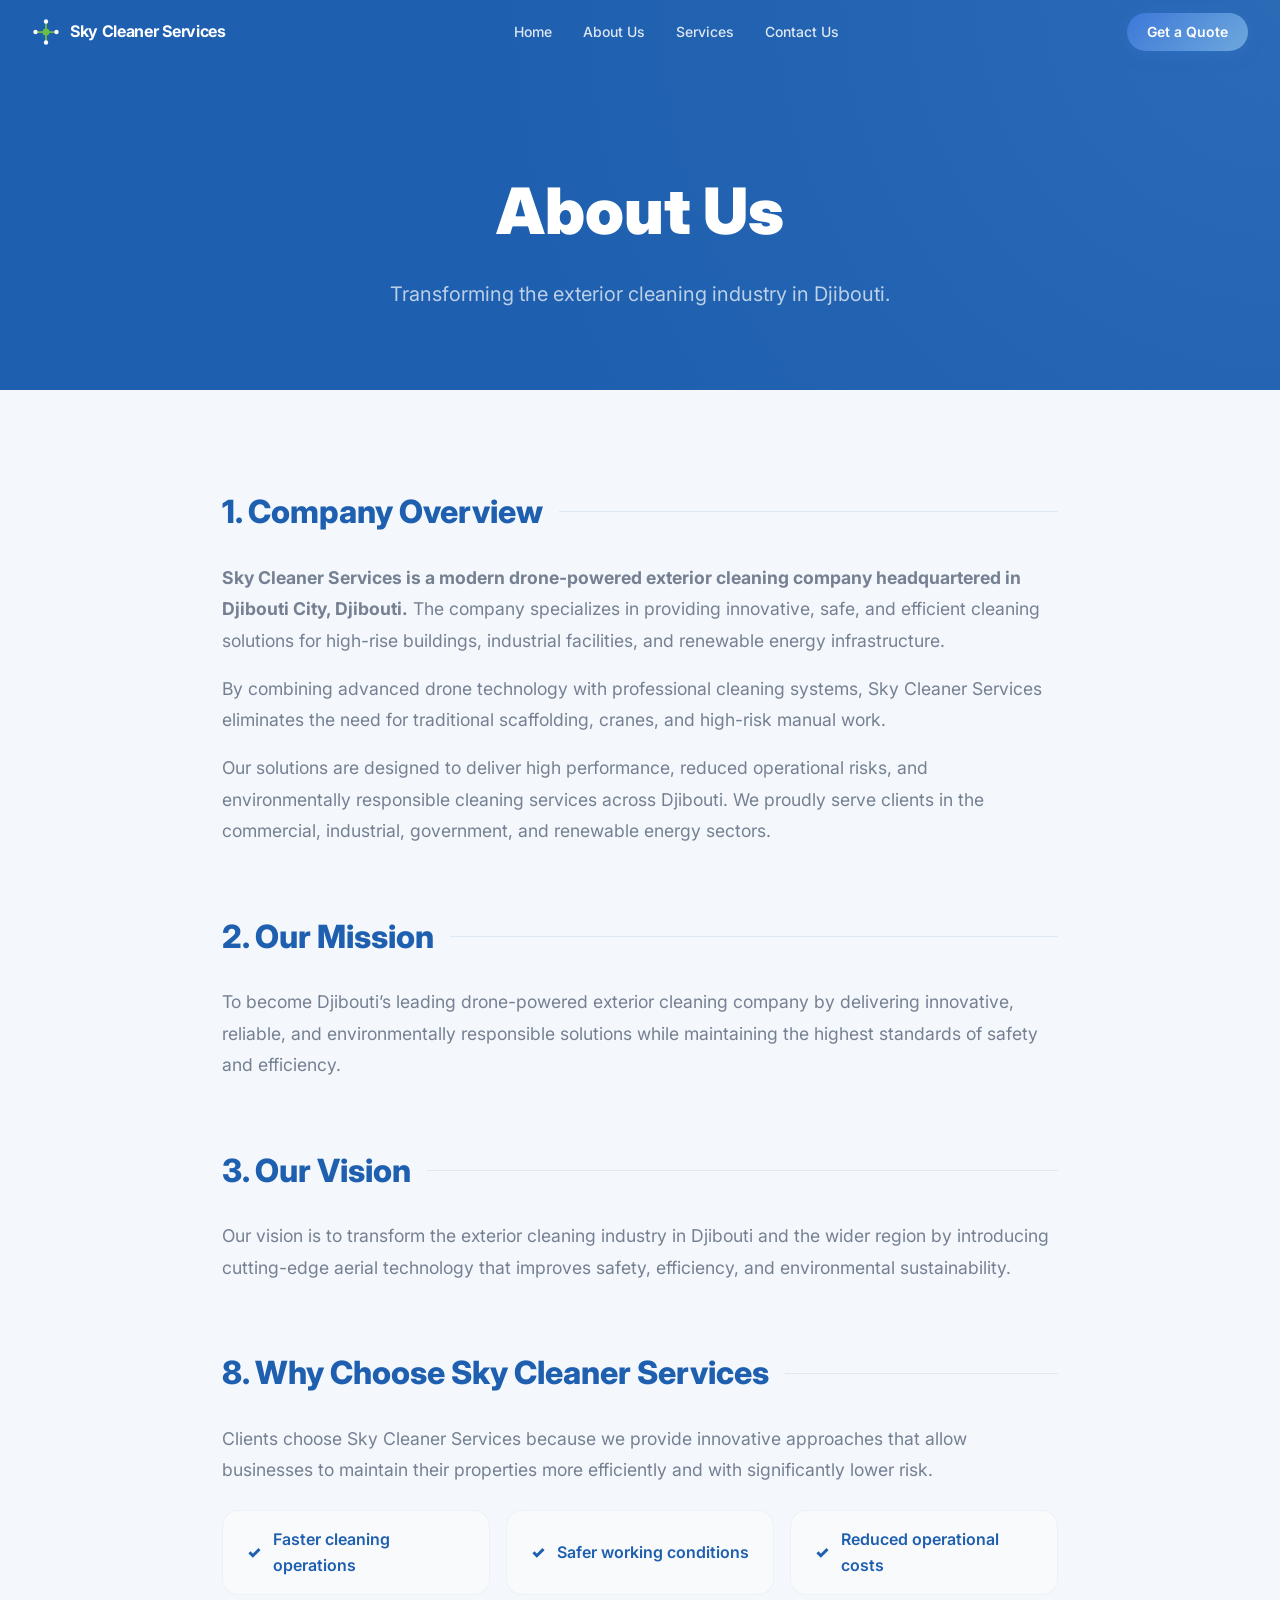
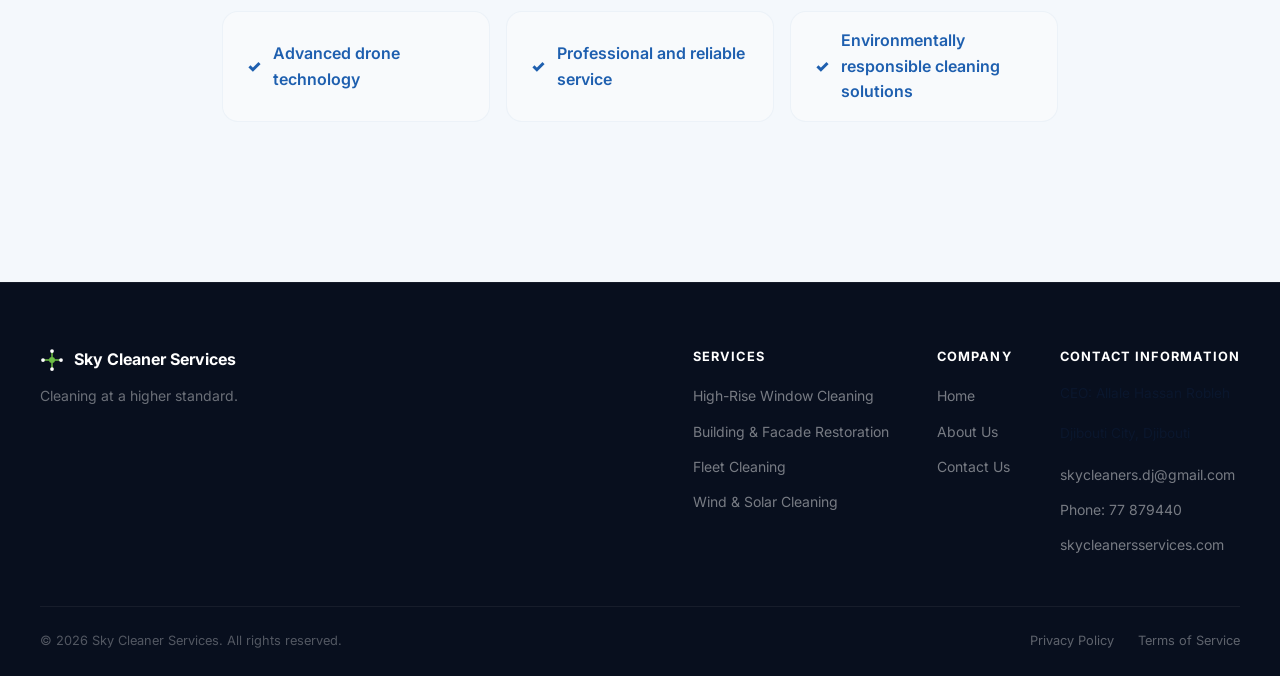
==== about.html @ d09e2b3a "Add files via upload" ====
<!DOCTYPE html>
<html lang="en">
<head>
  <meta charset="UTF-8" />
  <meta name="viewport" content="width=device-width, initial-scale=1.0" />
  <title>About Us — Sky Cleaner Services</title>
  <meta name="description" content="Company Overview, Mission, and Vision of Sky Cleaner Services." />
  <link rel="preconnect" href="https://fonts.googleapis.com" />
  <link rel="preconnect" href="https://fonts.gstatic.com" crossorigin />
  <link href="https://fonts.googleapis.com/css2?family=Inter:wght@300;400;500;600;700;800;900&display=swap" rel="stylesheet" />
  <link rel="stylesheet" href="styles.css" />
  <style>
    .page-header {
      padding: 160px 2rem 80px;
      background: var(--blue-deep);
      text-align: center;
      position: relative;
      overflow: hidden;
    }
    .page-header::before {
      content: ''; position: absolute; top:0; left:0; right:0; bottom:0;
      background: radial-gradient(circle at top right, rgba(111,168,220,0.15) 0%, transparent 60%);
    }
    .page-title {
      font-size: clamp(2.5rem, 6vw, 4rem);
      font-weight: 900; color: white; margin-bottom: 1rem; position: relative;
    }
    .page-subtitle {
       font-size: 1.25rem; color: rgba(255,255,255,0.7); max-width: 600px; margin: 0 auto; position: relative;
    }
    .content-section {
      padding: 6rem 2rem;
      max-width: 900px;
      margin: 0 auto;
    }
    .content-block {
      margin-bottom: 4rem;
    }
    .content-block h2 {
      font-size: 2rem;
      font-weight: 800;
      color: var(--blue-deep);
      margin-bottom: 1.5rem;
      display: flex; align-items: center; gap: 1rem;
    }
    .content-block h2::after {
      content: ''; flex: 1; height: 1px; background: rgba(30,95,175,0.1);
    }
    .content-block p {
      font-size: 1.1rem;
      color: var(--text-muted);
      line-height: 1.8;
      margin-bottom: 1rem;
    }
    .content-block ul {
      list-style: none; padding: 0; margin-top: 1.5rem;
      display: grid; grid-template-columns: repeat(auto-fit, minmax(250px, 1fr)); gap: 1rem;
    }
    .content-block ul li {
      display: flex; align-items: center; gap: 0.75rem;
      background: #f8fafc; padding: 1rem 1.5rem; border-radius: var(--radius-md);
      font-weight: 600; color: var(--blue-deep);
      border: 1px solid rgba(30,95,175,0.05);
    }
    .content-block ul li::before {
      content: '✓'; color: var(--green); font-weight: 900;
    }
  </style>
</head>
<body style="background: var(--blue-offwhite); color: var(--text-dark);">

  <!-- ====== NAVBAR ====== -->
  <nav id="navbar" aria-label="Main navigation">
    <div class="nav-inner">
      <div class="nav-logo">
        <svg class="nav-icon" viewBox="0 0 32 32" fill="none" xmlns="http://www.w3.org/2000/svg" aria-hidden="true">
          <circle cx="16" cy="16" r="4" fill="#6DBE45"/>
          <line x1="16" y1="4" x2="16" y2="12" stroke="#6DBE45" stroke-width="2" stroke-linecap="round"/>
          <line x1="16" y1="20" x2="16" y2="28" stroke="#6DBE45" stroke-width="2" stroke-linecap="round"/>
          <line x1="4" y1="16" x2="12" y2="16" stroke="#6DBE45" stroke-width="2" stroke-linecap="round"/>
          <line x1="20" y1="16" x2="28" y2="16" stroke="#6DBE45" stroke-width="2" stroke-linecap="round"/>
          <circle cx="16" cy="4" r="2.5" fill="white"/>
          <circle cx="16" cy="28" r="2.5" fill="white"/>
          <circle cx="4" cy="16" r="2.5" fill="white"/>
          <circle cx="28" cy="16" r="2.5" fill="white"/>
        </svg>
        <span class="nav-brand">Sky Cleaner Services</span>
      </div>

      <ul class="nav-links" role="list">
        <li><a href="index.html" class="nav-link">Home</a></li>
        <li><a href="about.html" class="nav-link">About Us</a></li>
        <li><a href="index.html#capabilities" class="nav-link">Services</a></li>
        <li><a href="contact.html" class="nav-link">Contact Us</a></li>
      </ul>

      <a href="contact.html" class="nav-cta" id="nav-cta-btn">Get a Quote</a>

      <button class="nav-hamburger" id="navHamburger" aria-label="Open menu" aria-expanded="false">
        <span></span><span></span><span></span>
      </button>
    </div>
  </nav>

  <!-- Mobile Menu -->
  <div class="mobile-menu" id="mobileMenu" role="dialog" aria-modal="true" aria-label="Mobile navigation">
    <button class="mobile-menu-close" id="mobileMenuClose" aria-label="Close menu">✕</button>
    <ul class="mobile-links" role="list">
      <li><a href="index.html" class="mobile-link">Home</a></li>
      <li><a href="about.html" class="mobile-link">About Us</a></li>
      <li><a href="index.html#capabilities" class="mobile-link">Services</a></li>
      <li><a href="contact.html" class="mobile-link">Contact Us</a></li>
    </ul>
    <a href="contact.html" class="mobile-cta">Get a Quote</a>
  </div>

  <header class="page-header">
    <h1 class="page-title">About Us</h1>
    <p class="page-subtitle">Transforming the exterior cleaning industry in Djibouti.</p>
  </header>

  <main class="content-section">
    <div class="content-block" data-animate="fade-up">
      <h2>1. Company Overview</h2>
      <p><strong>Sky Cleaner Services is a modern drone-powered exterior cleaning company headquartered in Djibouti City, Djibouti.</strong> The company specializes in providing innovative, safe, and efficient cleaning solutions for high-rise buildings, industrial facilities, and renewable energy infrastructure.</p>
      <p>By combining advanced drone technology with professional cleaning systems, Sky Cleaner Services eliminates the need for traditional scaffolding, cranes, and high-risk manual work.</p>
      <p>Our solutions are designed to deliver high performance, reduced operational risks, and environmentally responsible cleaning services across Djibouti. We proudly serve clients in the commercial, industrial, government, and renewable energy sectors.</p>
    </div>

    <div class="content-block" data-animate="fade-up">
      <h2>2. Our Mission</h2>
      <p>To become Djibouti’s leading drone-powered exterior cleaning company by delivering innovative, reliable, and environmentally responsible solutions while maintaining the highest standards of safety and efficiency.</p>
    </div>

    <div class="content-block" data-animate="fade-up">
      <h2>3. Our Vision</h2>
      <p>Our vision is to transform the exterior cleaning industry in Djibouti and the wider region by introducing cutting-edge aerial technology that improves safety, efficiency, and environmental sustainability.</p>
    </div>

    <div class="content-block" data-animate="fade-up">
      <h2>8. Why Choose Sky Cleaner Services</h2>
      <p>Clients choose Sky Cleaner Services because we provide innovative approaches that allow businesses to maintain their properties more efficiently and with significantly lower risk.</p>
      <ul>
        <li>Faster cleaning operations</li>
        <li>Safer working conditions</li>
        <li>Reduced operational costs</li>
        <li>Advanced drone technology</li>
        <li>Professional and reliable service</li>
        <li>Environmentally responsible cleaning solutions</li>
      </ul>
    </div>
  </main>

  <!-- ====== FOOTER ====== -->
  <footer class="site-footer" aria-label="Site footer">
    <div class="footer-inner">
      <div class="footer-left">
        <div class="footer-logo">
          <svg class="footer-icon" viewBox="0 0 32 32" fill="none" xmlns="http://www.w3.org/2000/svg" aria-hidden="true">
            <circle cx="16" cy="16" r="4" fill="#6DBE45"/>
            <line x1="16" y1="4" x2="16" y2="12" stroke="#6DBE45" stroke-width="2" stroke-linecap="round"/>
            <line x1="16" y1="20" x2="16" y2="28" stroke="#6DBE45" stroke-width="2" stroke-linecap="round"/>
            <line x1="4" y1="16" x2="12" y2="16" stroke="#6DBE45" stroke-width="2" stroke-linecap="round"/>
            <line x1="20" y1="16" x2="28" y2="16" stroke="#6DBE45" stroke-width="2" stroke-linecap="round"/>
            <circle cx="16" cy="4" r="2.5" fill="white"/>
            <circle cx="16" cy="28" r="2.5" fill="white"/>
            <circle cx="4" cy="16" r="2.5" fill="white"/>
            <circle cx="28" cy="16" r="2.5" fill="white"/>
          </svg>
          <span>Sky Cleaner Services</span>
        </div>
        <p class="footer-tagline">Cleaning at a higher standard.</p>
      </div>
      <div class="footer-links-cols">
        <div class="footer-col">
          <h4>Services</h4>
          <ul role="list">
            <li><a href="index.html#capabilities">High-Rise Window Cleaning</a></li>
            <li><a href="index.html#capabilities">Building & Facade Restoration</a></li>
            <li><a href="index.html#capabilities">Fleet Cleaning</a></li>
            <li><a href="index.html#capabilities">Wind & Solar Cleaning</a></li>
          </ul>
        </div>
        <div class="footer-col">
          <h4>Company</h4>
          <ul role="list">
            <li><a href="index.html">Home</a></li>
            <li><a href="about.html">About Us</a></li>
            <li><a href="contact.html">Contact Us</a></li>
          </ul>
        </div>
        <div class="footer-col">
          <h4>Contact Information</h4>
          <ul role="list">
            <li style="color:var(--text-muted); font-size: 0.85rem; margin-bottom: 0.5rem;">CEO: Allale Hassan Robleh</li>
            <li style="color:var(--text-muted); font-size: 0.85rem; margin-bottom: 0.5rem;">Djibouti City, Djibouti</li>
            <li><a href="mailto:skycleaners.dj@gmail.com">skycleaners.dj@gmail.com</a></li>
            <li><a href="tel:77879440">Phone: 77 879440</a></li>
            <li><a href="https://skycleanersservices.com">skycleanersservices.com</a></li>
          </ul>
        </div>
      </div>
    </div>
    <div class="footer-bottom">
      <p>© 2026 Sky Cleaner Services. All rights reserved.</p>
      <div class="footer-legal">
        <a href="privacy.html">Privacy Policy</a>
        <a href="terms.html">Terms of Service</a>
      </div>
    </div>
  </footer>

  <script src="main.js"></script>
</body>
</html>
---- styles.css ----
/* ============================================================
   SKY CLEANER SERVICES — FULL DESIGN SYSTEM (v2 — Static Hero)
   ============================================================ */

/* === RESET & BASE === */
*, *::before, *::after { box-sizing: border-box; margin: 0; padding: 0; }

:root {
  --blue-deep:      #1E5FAF;
  --blue-mid:       #3C78D8;
  --blue-sky:       #6FA8DC;
  --blue-light:     #A8CAEB;
  --blue-pale:      #D6E8F7;
  --blue-offwhite:  #F4F8FC;
  --green-eco:      #6DBE45;
  --green-eco-dark: #4f9432;
  --white:          #FFFFFF;
  --text-dark:      #0D1E3A;
  --text-mid:       #2C4567;
  --text-muted:     rgba(13, 30, 58, 0.55);
  --radius-sm:      8px;
  --radius-md:      16px;
  --radius-lg:      24px;
  --radius-xl:      40px;
  --font:           'Inter', system-ui, -apple-system, sans-serif;
  --easing:         cubic-bezier(0.25, 0.46, 0.45, 0.94);
}

html {
  font-family: var(--font);
  font-size: 16px;
  scroll-behavior: smooth;
  -webkit-font-smoothing: antialiased;
}

body {
  background: #0D1E3A;
  color: var(--white);
  overflow-x: hidden;
  line-height: 1.6;
}

a { text-decoration: none; color: inherit; }
ul { list-style: none; }
img { max-width: 100%; display: block; }
textarea, input, select, button { font-family: var(--font); }

/* ============================================================
   NAVBAR
   ============================================================ */
#navbar {
  position: fixed;
  top: 0; left: 0; right: 0;
  z-index: 1000;
  padding: 0 2rem;
  height: 64px;
  display: flex;
  align-items: center;
  background: transparent;
  transition: background 0.5s var(--easing), backdrop-filter 0.5s, box-shadow 0.5s;
}
#navbar.scrolled {
  background: rgba(30, 95, 175, 0.7);
  backdrop-filter: blur(24px) saturate(1.8);
  -webkit-backdrop-filter: blur(24px) saturate(1.8);
  box-shadow: 0 1px 0 rgba(255,255,255,0.08), 0 4px 32px rgba(14,28,60,0.3);
}

.nav-inner {
  max-width: 1280px;
  width: 100%;
  margin: 0 auto;
  display: flex;
  align-items: center;
  gap: 2rem;
}

.nav-logo { display: flex; align-items: center; gap: 10px; flex-shrink: 0; }
.nav-icon { width: 28px; height: 28px; }
.nav-brand {
  font-size: 1rem; font-weight: 700; color: white;
  letter-spacing: -0.02em; white-space: nowrap;
}

.nav-links { display: flex; gap: 0.25rem; flex: 1; justify-content: center; }
.nav-link {
  font-size: 0.875rem; font-weight: 500;
  color: rgba(255,255,255,0.85);
  padding: 0.4rem 0.85rem;
  border-radius: 100px;
  transition: background 0.2s, color 0.2s;
}
.nav-link:hover { background: rgba(255,255,255,0.1); color: white; }

.nav-cta {
  font-size: 0.875rem; font-weight: 600;
  padding: 0.5rem 1.25rem;
  border-radius: 100px;
  background: linear-gradient(135deg, var(--blue-mid), var(--blue-sky));
  color: white; flex-shrink: 0; white-space: nowrap;
  transition: transform 0.2s, box-shadow 0.2s;
  box-shadow: 0 2px 16px rgba(60,120,216,0.4);
}
.nav-cta:hover { transform: translateY(-1px); box-shadow: 0 4px 24px rgba(60,120,216,0.55); }

.nav-hamburger {
  display: none; flex-direction: column; gap: 5px;
  background: none; border: none; cursor: pointer; padding: 6px; margin-left: auto;
}
.nav-hamburger span { display: block; width: 22px; height: 2px; background: white; border-radius: 2px; transition: 0.3s; }

/* Mobile menu */
.mobile-menu {
  position: fixed; inset: 0; z-index: 2000;
  background: rgba(14,28,60,0.97);
  backdrop-filter: blur(24px);
  display: flex; flex-direction: column; align-items: center; justify-content: center; gap: 2rem;
  opacity: 0; pointer-events: none; transition: opacity 0.3s;
}
.mobile-menu.open { opacity: 1; pointer-events: auto; }
.mobile-menu-close {
  position: absolute; top: 24px; right: 28px;
  background: none; border: none; color: white; font-size: 1.5rem;
  cursor: pointer; opacity: 0.7; transition: opacity 0.2s;
}
.mobile-menu-close:hover { opacity: 1; }
.mobile-links { display: flex; flex-direction: column; align-items: center; gap: 1rem; }
.mobile-link {
  font-size: 1.5rem; font-weight: 600; color: rgba(255,255,255,0.9); transition: color 0.2s;
}
.mobile-link:hover { color: var(--blue-sky); }
.mobile-cta {
  font-size: 1rem; font-weight: 700; padding: 0.75rem 2.5rem;
  border-radius: 100px; background: linear-gradient(135deg, var(--blue-mid), var(--blue-sky));
  color: white; margin-top: 1rem;
}


/* ============================================================
   HERO SECTION
   ============================================================ */
#hero {
  position: relative;
  min-height: 100vh;
  display: flex;
  flex-direction: column;
  overflow: hidden;
}

/* --- Background layers --- */
.hero-bg {
  position: absolute;
  inset: 0;
  z-index: 0;
}
.hero-bg-img {
  width: 100%; height: 100%;
  object-fit: cover;
  object-position: center 30%;
  will-change: transform;
}
.hero-bg-overlay {
  position: absolute; inset: 0;
  background: linear-gradient(
    160deg,
    rgba(14, 28, 60, 0.72) 0%,
    rgba(30, 95, 175, 0.45) 40%,
    rgba(14, 28, 60, 0.80) 100%
  );
}
.hero-sky-layer {
  position: absolute; inset: 0;
  background: radial-gradient(ellipse 70% 50% at 60% 40%, rgba(60,120,216,0.12) 0%, transparent 70%);
}

/* Grid lines decoration */
.hero-grid {
  position: absolute; inset: 0; z-index: 1; pointer-events: none;
  background-image:
    linear-gradient(rgba(255,255,255,0.025) 1px, transparent 1px),
    linear-gradient(90deg, rgba(255,255,255,0.025) 1px, transparent 1px);
  background-size: 80px 80px;
  mask-image: radial-gradient(ellipse 80% 80% at 50% 50%, black 0%, transparent 100%);
}

/* Particles */
.hero-particles {
  position: absolute; inset: 0; z-index: 1; pointer-events: none; overflow: hidden;
}

/* --- Hero content --- */
.hero-content {
  position: relative;
  z-index: 10;
  flex: 1;
  display: flex;
  flex-direction: column;
  align-items: flex-start;
  justify-content: center;
  max-width: 1280px;
  width: 100%;
  margin: 0 auto;
  padding: 120px 5% 160px;
}

/* Badge */
.hero-badge {
  display: inline-flex;
  align-items: center;
  gap: 8px;
  padding: 0.35rem 0.85rem 0.35rem 0.6rem;
  border-radius: 100px;
  border: 1px solid rgba(109, 190, 69, 0.35);
  background: rgba(109, 190, 69, 0.08);
  backdrop-filter: blur(12px);
  font-size: 0.75rem;
  font-weight: 600;
  color: rgba(255,255,255,0.85);
  letter-spacing: 0.06em;
  text-transform: uppercase;
  margin-bottom: 2rem;
  opacity: 0;
  transform: translateY(16px);
  transition: opacity 0.6s var(--easing), transform 0.6s var(--easing);
}
.hero-badge.in { opacity: 1; transform: translateY(0); }
.badge-dot {
  width: 7px; height: 7px;
  background: var(--green-eco);
  border-radius: 50%;
  box-shadow: 0 0 0 2px rgba(109,190,69,0.3);
  animation: pulse-dot 2s ease-in-out infinite;
  flex-shrink: 0;
}
@keyframes pulse-dot {
  0%,100% { box-shadow: 0 0 0 2px rgba(109,190,69,0.3); }
  50% { box-shadow: 0 0 0 5px rgba(109,190,69,0.1); }
}
.badge-tag {
  margin-left: 2px;
  background: rgba(109,190,69,0.2);
  color: var(--green-eco);
  padding: 0.05rem 0.4rem;
  border-radius: 4px;
  font-size: 0.65rem;
  font-weight: 700;
}

/* Heading */
.hero-title {
  display: flex; flex-direction: column;
  font-size: clamp(3.5rem, 8vw, 7.5rem);
  font-weight: 900;
  line-height: 0.95;
  letter-spacing: -0.04em;
  margin-bottom: 1.5rem;
  opacity: 0;
  transform: translateY(24px);
  transition: opacity 0.7s var(--easing) 0.1s, transform 0.7s var(--easing) 0.1s;
}
.hero-title.in { opacity: 1; transform: translateY(0); }
.title-line { color: white; text-shadow: 0 2px 40px rgba(30,95,175,0.4); }
.title-accent {
  background: linear-gradient(135deg, #fff 0%, #a8d4f5 50%, #6FA8DC 100%);
  -webkit-background-clip: text;
  -webkit-text-fill-color: transparent;
  background-clip: text;
}

/* Tagline */
.hero-tagline {
  font-size: clamp(1.1rem, 2.5vw, 1.6rem);
  font-weight: 300;
  color: rgba(255,255,255,0.75);
  letter-spacing: 0.02em;
  margin-bottom: 1rem;
  opacity: 0;
  transform: translateY(20px);
  transition: opacity 0.6s var(--easing) 0.2s, transform 0.6s var(--easing) 0.2s;
}
.hero-tagline.in { opacity: 1; transform: translateY(0); }
.hero-tagline em { font-style: italic; color: var(--blue-sky); }

/* Description */
.hero-description {
  font-size: 1.05rem;
  color: rgba(255,255,255,0.52);
  max-width: 520px;
  line-height: 1.7;
  margin-bottom: 2.75rem;
  opacity: 0;
  transform: translateY(18px);
  transition: opacity 0.6s var(--easing) 0.3s, transform 0.6s var(--easing) 0.3s;
}
.hero-description.in { opacity: 1; transform: translateY(0); }
.br-desktop { display: block; }

/* CTA row */
.hero-actions {
  display: flex; gap: 1rem; flex-wrap: wrap;
  margin-bottom: 3rem;
  opacity: 0; transform: translateY(16px);
  transition: opacity 0.6s var(--easing) 0.4s, transform 0.6s var(--easing) 0.4s;
}
.hero-actions.in { opacity: 1; transform: translateY(0); }

.btn-primary {
  display: inline-flex; align-items: center; gap: 0.6rem;
  font-size: 0.96rem; font-weight: 700;
  padding: 0.9rem 2rem;
  border-radius: 100px;
  background: linear-gradient(135deg, var(--blue-mid), var(--blue-sky));
  color: white;
  box-shadow: 0 4px 28px rgba(60,120,216,0.5), inset 0 1px 0 rgba(255,255,255,0.15);
  transition: transform 0.2s, box-shadow 0.2s, filter 0.2s;
}
.btn-primary:hover { transform: translateY(-2px); box-shadow: 0 8px 40px rgba(60,120,216,0.65); filter: brightness(1.1); }
.btn-primary:active { transform: translateY(0); }
.btn-primary svg { transition: transform 0.2s; }
.btn-primary:hover svg { transform: translateX(3px); }

.btn-ghost-hero {
  display: inline-flex; align-items: center; gap: 0.6rem;
  font-size: 0.96rem; font-weight: 600;
  padding: 0.88rem 1.75rem;
  border-radius: 100px;
  border: 1.5px solid rgba(255,255,255,0.2);
  color: rgba(255,255,255,0.85);
  background: rgba(255,255,255,0.05);
  backdrop-filter: blur(8px);
  transition: background 0.2s, border-color 0.2s, color 0.2s;
}
.btn-ghost-hero:hover {
  background: rgba(255,255,255,0.12); border-color: rgba(255,255,255,0.4); color: white;
}

/* Trust bar */
.hero-trust {
  display: flex; align-items: center; gap: 1.25rem; flex-wrap: wrap;
  opacity: 0; transform: translateY(14px);
  transition: opacity 0.6s var(--easing) 0.5s, transform 0.6s var(--easing) 0.5s;
}
.hero-trust.in { opacity: 1; transform: translateY(0); }
.trust-item {
  display: flex; align-items: center; gap: 0.45rem;
  font-size: 0.8rem; font-weight: 500;
  color: rgba(255,255,255,0.55);
}
.trust-sep { width: 1px; height: 14px; background: rgba(255,255,255,0.15); flex-shrink: 0; }

/* Scroll indicator */
.hero-scroll-indicator {
  position: absolute;
  bottom: 120px; left: 50%; transform: translateX(-50%);
  z-index: 10;
  display: flex; flex-direction: column; align-items: center; gap: 0.5rem;
  color: rgba(255,255,255,0.35); font-size: 0.7rem; letter-spacing: 0.12em;
  text-transform: uppercase;
  animation: float-hint 3s ease-in-out infinite;
}
@keyframes float-hint {
  0%,100% { transform: translateX(-50%) translateY(0); }
  50% { transform: translateX(-50%) translateY(6px); }
}
.scroll-mouse {
  width: 22px; height: 34px;
  border: 1.5px solid rgba(255,255,255,0.25);
  border-radius: 11px;
  display: flex; align-items: flex-start; justify-content: center;
  padding-top: 5px;
}
.scroll-wheel {
  width: 3px; height: 8px;
  background: rgba(255,255,255,0.5);
  border-radius: 2px;
  animation: scroll-wheel 2s ease-in-out infinite;
}
@keyframes scroll-wheel {
  0% { transform: translateY(0); opacity: 1; }
  100% { transform: translateY(12px); opacity: 0; }
}

/* Bottom ribbon */
.hero-ribbon {
  position: absolute;
  bottom: 0; left: 0; right: 0;
  z-index: 10;
  display: flex;
  align-items: center;
  justify-content: center;
  gap: 0;
  background: rgba(14, 28, 60, 0.65);
  backdrop-filter: blur(20px);
  border-top: 1px solid rgba(255,255,255,0.08);
  padding: 1.25rem 2rem;
}
.ribbon-item {
  display: flex; flex-direction: column; align-items: center;
  padding: 0 2.5rem;
  flex: 1; max-width: 160px;
}
.ribbon-item strong {
  font-size: 1.5rem; font-weight: 900; color: white;
  letter-spacing: -0.03em; line-height: 1;
}
.ribbon-item span {
  font-size: 0.7rem; font-weight: 500; color: rgba(255,255,255,0.45);
  text-transform: uppercase; letter-spacing: 0.08em; margin-top: 2px;
}
.ribbon-div { width: 1px; height: 36px; background: rgba(255,255,255,0.1); flex-shrink: 0; }


/* ============================================================
   TECHNOLOGY SECTION
   ============================================================ */
.tech-section {
  background: linear-gradient(160deg, #0D1E3A 0%, #1E5FAF 60%, #2E6BBF 100%);
  padding: 6rem 2rem;
}

.gradient-text {
  background: linear-gradient(135deg, #fff 0%, var(--blue-sky) 60%, var(--blue-light) 100%);
  -webkit-background-clip: text;
  -webkit-text-fill-color: transparent;
  background-clip: text;
}
.eco-gradient-text {
  background: linear-gradient(135deg, var(--green-eco) 0%, #9ed66a 100%);
  -webkit-background-clip: text;
  -webkit-text-fill-color: transparent;
  background-clip: text;
}

.tech-grid {
  display: grid;
  grid-template-columns: repeat(auto-fit, minmax(300px, 1fr));
  gap: 1.5rem;
}

.tech-card {
  background: rgba(255,255,255,0.05);
  border: 1px solid rgba(255,255,255,0.1);
  border-radius: var(--radius-lg);
  padding: 2rem;
  backdrop-filter: blur(12px);
  transition: background 0.3s, border-color 0.3s, transform 0.3s;
  cursor: default;
}
.tech-card:hover { background: rgba(255,255,255,0.09); border-color: rgba(255,255,255,0.2); transform: translateY(-4px); }
.tech-card-icon { font-size: 2rem; margin-bottom: 1rem; }
.tech-card h3 { font-size: 1rem; font-weight: 700; color: white; margin-bottom: 0.5rem; }
.tech-card p { font-size: 0.875rem; color: rgba(255,255,255,0.55); line-height: 1.65; }


/* ============================================================
   INDUSTRIES SECTION (light)
   ============================================================ */
.light-section { background: var(--blue-offwhite); }

.section-container {
  max-width: 1200px;
  margin: 0 auto;
  padding: 6rem 2rem;
}

.section-header-centered { text-align: center; margin-bottom: 4rem; }

.section-tag {
  display: inline-block; font-size: 0.75rem; font-weight: 700;
  letter-spacing: 0.15em; text-transform: uppercase;
  color: white;
  background: rgba(255,255,255,0.12);
  padding: 0.35rem 1rem; border-radius: 100px;
  border: 1px solid rgba(255,255,255,0.2);
  margin-bottom: 1.25rem;
}
.section-tag-dark {
  display: inline-block; font-size: 0.75rem; font-weight: 700;
  letter-spacing: 0.15em; text-transform: uppercase;
  color: var(--blue-deep);
  background: rgba(30,95,175,0.08);
  padding: 0.35rem 1rem; border-radius: 100px;
  border: 1px solid rgba(30,95,175,0.15);
  margin-bottom: 1.25rem;
}

.section-title-white {
  font-size: clamp(2rem, 4vw, 3.25rem);
  font-weight: 900; letter-spacing: -0.03em;
  color: white; line-height: 1.1; margin-bottom: 1rem;
}
.section-title-dark {
  font-size: clamp(2rem, 4vw, 3.25rem);
  font-weight: 900; letter-spacing: -0.03em;
  color: var(--text-dark); line-height: 1.1; margin-bottom: 1rem;
}
.section-desc-white { font-size: 1.05rem; color: rgba(255,255,255,0.55); max-width: 520px; margin: 0 auto; }
.section-desc-dark  { font-size: 1.05rem; color: var(--text-muted); max-width: 520px; margin: 0 auto; }

.blue-text {
  background: linear-gradient(135deg, var(--blue-deep), var(--blue-mid));
  -webkit-background-clip: text;
  -webkit-text-fill-color: transparent;
  background-clip: text;
}

/* ============================================================
   CORE CAPABILITIES CAROUSEL
   ============================================================ */
.capabilities-section {
  padding-bottom: 6rem;
}

.carousel-wrapper {
  width: 100%;
  overflow-x: auto;
  overflow-y: hidden;
  scrollbar-width: none; /* Firefox */
  -ms-overflow-style: none; /* IE 10+ */
  padding: 1rem 0 3rem;
  cursor: grab;
}
.carousel-wrapper::-webkit-scrollbar {
  display: none; /* Safari and Chrome */
}
.carousel-wrapper:active {
  cursor: grabbing;
}

.carousel-track {
  display: flex;
  gap: 1.5rem;
  padding: 0 5vw;
  /* Hardware acceleration for smooth scrolling */
  will-change: transform;
  user-select: none;
  -webkit-user-select: none;
}

.carousel-item {
  flex: 0 0 320px; /* Fixed width for cards */
  background: white;
  display: flex;
  flex-direction: column;
  box-shadow: 0 10px 30px rgba(30,95,175,0.08);
  transition: transform 0.3s var(--easing), box-shadow 0.3s;
  border-bottom: 4px solid var(--blue-mid);
  transform: translateY(0);
}

.carousel-item:hover {
  transform: translateY(-8px);
  box-shadow: 0 20px 40px rgba(30,95,175,0.15);
}

/* Flyer style header on top of image */
.carousel-item::before {
  content: '';
  display: block;
  height: 6px;
  background: var(--blue-deep);
  width: 100%;
}

.carousel-img-wrap {
  width: 100%;
  aspect-ratio: 4/3;
  overflow: hidden;
  position: relative;
  background: #eef2f6;
}
.carousel-img-wrap img {
  width: 100%;
  height: 100%;
  object-fit: cover;
  pointer-events: none; /* prevent dragging standard image */
  transition: transform 0.6s ease;
}
.carousel-item:hover .carousel-img-wrap img {
  transform: scale(1.05);
}

.carousel-content {
  padding: 1.5rem;
  text-align: center;
  flex: 1;
  display: flex;
  flex-direction: column;
}
.carousel-content h3 {
  font-size: 1.05rem;
  font-weight: 800;
  color: white;
  background: var(--blue-mid);
  padding: 0.6rem 1rem;
  margin: -2.5rem -1.5rem 1rem; /* Pull up over image, bleed edges */
  position: relative;
  z-index: 2;
  box-shadow: 0 4px 12px rgba(0,0,0,0.1);
}
.carousel-content p {
  font-size: 0.85rem;
  color: var(--text-muted);
  line-height: 1.6;
  margin-top: auto;
}

@media (max-width: 768px) {
  .carousel-item { flex: 0 0 280px; }
  .carousel-track { padding: 0 1rem; gap: 1rem; }
}

/* ============================================================
   INDUSTRIES GRID
   ============================================================ */
.industry-grid {
  display: grid;
  grid-template-columns: repeat(auto-fit, minmax(280px, 1fr));
  gap: 1.5rem;
}
.industry-card {
  background: white;
  border: 1px solid rgba(30,95,175,0.1);
  border-radius: var(--radius-lg);
  padding: 2rem;
  transition: transform 0.3s var(--easing), box-shadow 0.3s, border-color 0.3s;
  cursor: default;
}
.industry-card:hover { transform: translateY(-6px); box-shadow: 0 16px 48px rgba(30,95,175,0.12); border-color: rgba(30,95,175,0.25); }
.industry-icon { font-size: 2rem; margin-bottom: 1rem; }
.industry-card h3 { font-size: 1.05rem; font-weight: 700; color: var(--text-dark); margin-bottom: 0.5rem; }
.industry-card p { font-size: 0.875rem; color: var(--text-muted); line-height: 1.6; }



/* ============================================================
   ECO SECTION
   ============================================================ */
.eco-section {
  background: linear-gradient(160deg, #0D1E3A 0%, #1E5FAF 100%);
  padding: 6rem 2rem;
}
.eco-inner {
  max-width: 1200px; margin: 0 auto;
  display: grid; grid-template-columns: 1fr 1fr; gap: 5rem; align-items: center;
}
.eco-list { display: flex; flex-direction: column; gap: 1.25rem; margin-top: 2rem; }
.eco-list li { display: flex; gap: 1rem; align-items: flex-start; }
.eco-check {
  flex-shrink: 0;
  width: 24px; height: 24px;
  background: rgba(109,190,69,0.15);
  border: 1px solid rgba(109,190,69,0.3);
  border-radius: 50%;
  display: flex; align-items: center; justify-content: center;
  font-size: 0.7rem; color: var(--green-eco); font-weight: 700;
  margin-top: 2px;
}
.eco-list li strong { display: block; font-size: 0.95rem; color: white; margin-bottom: 0.2rem; }
.eco-list li small { font-size: 0.82rem; color: rgba(255,255,255,0.5); }

/* Eco metric cards */
.eco-metric-cards {
  display: grid; grid-template-columns: 1fr 1fr; gap: 1.25rem;
}
.eco-metric {
  background: rgba(255,255,255,0.06);
  border: 1px solid rgba(255,255,255,0.1);
  border-radius: var(--radius-lg);
  padding: 1.5rem 1.75rem;
  backdrop-filter: blur(12px);
}
.eco-metric-number {
  font-size: 2.25rem; font-weight: 900; color: white;
  letter-spacing: -0.04em; line-height: 1; margin-bottom: 0.35rem;
}
.eco-metric-label {
  font-size: 0.78rem; color: rgba(255,255,255,0.5);
  text-transform: uppercase; letter-spacing: 0.06em; margin-bottom: 0.75rem;
}
.eco-metric-bar {
  height: 3px; background: rgba(255,255,255,0.08); border-radius: 2px; overflow: hidden;
}
.eco-metric-fill {
  height: 100%;
  background: linear-gradient(90deg, var(--blue-mid), var(--blue-sky));
  border-radius: 2px;
  transition: width 1.4s var(--easing);
}
.eco-fill-green { background: linear-gradient(90deg, var(--green-eco-dark), var(--green-eco)); }


/* ============================================================
   PROCESS SECTION (light)
   ============================================================ */
.process-steps {
  display: flex; align-items: flex-start; gap: 0; flex-wrap: wrap;
}
.process-step {
  flex: 1; min-width: 180px; padding: 0 1.5rem; position: relative;
}
.step-number {
  font-size: 3rem; font-weight: 900; color: rgba(30,95,175,0.15);
  line-height: 1; margin-bottom: 1rem;
}
.process-step h3 { font-size: 1rem; font-weight: 700; color: var(--text-dark); margin-bottom: 0.5rem; }
.process-step p { font-size: 0.85rem; color: var(--text-muted); line-height: 1.65; }
.process-connector {
  width: 1px; height: 80px; background: rgba(30,95,175,0.15); align-self: center; flex-shrink: 0;
}


/* ============================================================
   CONTACT SECTION (light)
   ============================================================ */
.contact-section { background: var(--blue-offwhite); }

.contact-grid {
  display: grid; grid-template-columns: 1fr 1.3fr; gap: 4rem; align-items: start;
}
.contact-left { padding-top: 0.5rem; }
.contact-desc { font-size: 1.05rem; color: var(--text-muted); margin: 1rem 0 2rem; max-width: 380px; }
.contact-badges { display: flex; flex-direction: column; gap: 0.75rem; }
.badge { display: flex; align-items: center; gap: 0.6rem; font-size: 0.875rem; color: var(--text-mid); font-weight: 500; }
.badge-check { color: var(--green-eco-dark); font-weight: 800; }

.contact-form {
  background: white;
  border: 1px solid rgba(30,95,175,0.08);
  border-radius: var(--radius-xl);
  padding: 2.5rem;
  box-shadow: 0 8px 48px rgba(30,95,175,0.08);
  display: flex; flex-direction: column; gap: 1.25rem;
}
.form-row { display: grid; grid-template-columns: 1fr 1fr; gap: 1rem; }
.form-group { display: flex; flex-direction: column; gap: 0.45rem; }
.form-group label { font-size: 0.8rem; font-weight: 600; color: var(--text-mid); }
.form-group input,
.form-group select,
.form-group textarea {
  width: 100%; padding: 0.75rem 1rem;
  border: 1.5px solid rgba(30,95,175,0.15);
  border-radius: var(--radius-sm);
  font-size: 0.9rem; color: var(--text-dark); background: #f8fbff;
  transition: border-color 0.2s, background 0.2s, box-shadow 0.2s; outline: none;
}
.form-group input:focus,
.form-group select:focus,
.form-group textarea:focus {
  border-color: var(--blue-mid); background: white;
  box-shadow: 0 0 0 4px rgba(60,120,216,0.1);
}
.form-group input::placeholder,
.form-group textarea::placeholder { color: rgba(13,30,58,0.3); }
.form-group textarea { resize: vertical; min-height: 100px; }
.form-group select { cursor: pointer; }

.btn-form-submit {
  display: flex; align-items: center; justify-content: center; gap: 0.75rem;
  padding: 0.9rem 1.5rem; border: none; border-radius: 100px;
  background: linear-gradient(135deg, var(--blue-deep), var(--blue-mid));
  color: white; font-size: 0.95rem; font-weight: 700; cursor: pointer;
  transition: transform 0.2s, box-shadow 0.2s, filter 0.2s;
  box-shadow: 0 4px 20px rgba(30,95,175,0.35);
}
.btn-form-submit:hover { transform: translateY(-2px); box-shadow: 0 8px 32px rgba(30,95,175,0.45); filter: brightness(1.08); }
.btn-icon { font-size: 1.1rem; transition: transform 0.2s; }
.btn-form-submit:hover .btn-icon { transform: translateX(4px); }


/* ============================================================
   FOOTER
   ============================================================ */
.site-footer { background: #080f1e; border-top: 1px solid rgba(255,255,255,0.05); padding: 4rem 2rem 1.5rem; }
.footer-inner {
  max-width: 1200px; margin: 0 auto;
  display: flex; gap: 4rem; flex-wrap: wrap;
  padding-bottom: 3rem; border-bottom: 1px solid rgba(255,255,255,0.06);
}
.footer-left { flex: 1; min-width: 200px; }
.footer-logo { display: flex; align-items: center; gap: 10px; font-size: 1rem; font-weight: 700; color: white; margin-bottom: 0.75rem; }
.footer-icon { width: 24px; height: 24px; }
.footer-tagline { font-size: 0.875rem; color: rgba(255,255,255,0.4); }
.footer-links-cols { display: flex; gap: 3rem; flex-wrap: wrap; }
.footer-col h4 { font-size: 0.8rem; font-weight: 700; color: white; letter-spacing: 0.08em; text-transform: uppercase; margin-bottom: 1rem; }
.footer-col ul { display: flex; flex-direction: column; gap: 0.6rem; }
.footer-col a { font-size: 0.875rem; color: rgba(255,255,255,0.45); transition: color 0.2s; }
.footer-col a:hover { color: rgba(255,255,255,0.85); }
.footer-bottom {
  max-width: 1200px; margin: 1.5rem auto 0;
  display: flex; justify-content: space-between; align-items: center; flex-wrap: wrap; gap: 1rem;
  font-size: 0.8rem; color: rgba(255,255,255,0.3);
}
.footer-legal { display: flex; gap: 1.5rem; }
.footer-legal a { color: rgba(255,255,255,0.35); transition: color 0.2s; }
.footer-legal a:hover { color: rgba(255,255,255,0.7); }


/* ============================================================
   TOAST
   ============================================================ */
.toast {
  position: fixed; bottom: 2rem; right: 2rem; z-index: 9999;
  padding: 0.85rem 1.5rem; border-radius: var(--radius-md);
  font-size: 0.9rem; font-weight: 600;
  background: #1a3a1a; color: #7ee87e;
  border: 1px solid rgba(109,190,69,0.3);
  box-shadow: 0 8px 32px rgba(0,0,0,0.3);
  opacity: 0; transform: translateY(16px);
  transition: opacity 0.4s, transform 0.4s; pointer-events: none;
}
.toast.show { opacity: 1; transform: translateY(0); }


/* ============================================================
   SCROLL REVEAL
   ============================================================ */
.reveal {
  opacity: 0; transform: translateY(28px);
  transition: opacity 0.7s var(--easing), transform 0.7s var(--easing);
}
.reveal.revealed { opacity: 1; transform: translateY(0); }


/* ============================================================
   RESPONSIVE
   ============================================================ */
@media (max-width: 1024px) {
  .eco-inner { grid-template-columns: 1fr; gap: 3rem; }
}

@media (max-width: 900px) {
  .nav-links { display: none; }
  .nav-cta { display: none; }
  .nav-hamburger { display: flex; }

  .hero-content { padding: 100px 5% 180px; }
  .br-desktop { display: none; }
  .hero-trust { gap: 0.75rem; }

  .hero-ribbon { flex-wrap: wrap; justify-content: center; gap: 0; }
  .ribbon-item { padding: 0.5rem 1.25rem; max-width: none; }

  .contact-grid { grid-template-columns: 1fr; }
  .form-row { grid-template-columns: 1fr; }

  .process-steps { flex-direction: column; align-items: stretch; }
  .process-connector { width: 60px; height: 1px; margin: 0.5rem auto; }

  .footer-inner { flex-direction: column; gap: 2rem; }
  .footer-links-cols { gap: 2rem; }
}

@media (max-width: 600px) {
  .hero-title { font-size: clamp(3rem, 14vw, 4.5rem); }
  .hero-actions { flex-direction: column; align-items: flex-start; }
  .hero-trust { flex-direction: column; gap: 0.5rem; }
  .trust-sep { display: none; }
  .hero-badge { font-size: 0.68rem; }
  .section-container { padding: 4rem 1.25rem; }
  .contact-form { padding: 1.75rem; }
  .eco-metric-cards { grid-template-columns: 1fr 1fr; }
  .ribbon-div { display: none; }
  .hero-scroll-indicator { display: none; }
}


/* ============================================================
   CONTRAST BOOST
   ============================================================ */

/* Stronger hero overlay for better text contrast */
.hero-bg-overlay {
  background: linear-gradient(
    145deg,
    rgba(8, 18, 42, 0.82) 0%,
    rgba(20, 68, 140, 0.52) 38%,
    rgba(8, 18, 42, 0.88) 100%
  );
}

/* Crisper white text on hero */
.title-line { text-shadow: 0 2px 24px rgba(0,0,0,0.5), 0 0 60px rgba(30,95,175,0.3); }

/* Brighter tech card text */
.tech-card p { color: rgba(255,255,255,0.7); }

/* Stronger contrast on eco body text */
.eco-list li small { color: rgba(255,255,255,0.65); }
.section-desc-white { color: rgba(255,255,255,0.75); }

/* Higher contrast ribbon */
.hero-ribbon { background: rgba(8, 18, 42, 0.82); }
.ribbon-item span { color: rgba(255,255,255,0.6); }

/* Brighter hero tagline */
.hero-tagline { color: rgba(255,255,255,0.9); }
.hero-description { color: rgba(255,255,255,0.68); }


/* ============================================================
   ZIG-ZAG SECTION
   ============================================================ */
.zigzag-section {
  background: linear-gradient(180deg, #0a1628 0%, #0f2040 50%, #0a1628 100%);
  padding: 5rem 0 3rem;
  overflow: hidden;
}

.zigzag-container {
  max-width: 1200px;
  margin: 0 auto;
  padding: 0 2rem;
}

/* --- Zig-zag connector SVG line --- */
.zz-connector {
  width: 100%;
  height: 60px;
  margin: 0.5rem 0;
  opacity: 0.8;
}
.zz-connector svg { width: 100%; height: 100%; }
.zz-connector-flip { transform: scaleX(-1); }

/* --- Each row --- */
.zigzag-row {
  display: grid;
  grid-template-columns: 1fr 1fr;
  align-items: center;
  gap: 5rem;
  padding: 3.5rem 0;
}
.zigzag-row-reverse { direction: rtl; }
.zigzag-row-reverse > * { direction: ltr; }


/* ── SLIDE-IN ANIMATION CLASSES ── */

/* Desktop: slide from left */
.zz-from-left {
  opacity: 0;
  transform: translateX(-60px);
  transition: opacity 0.75s var(--easing), transform 0.75s var(--easing);
}
/* Desktop: slide from right */
.zz-from-right {
  opacity: 0;
  transform: translateX(60px);
  transition: opacity 0.75s var(--easing) 0.12s, transform 0.75s var(--easing) 0.12s;
}
/* Triggered state */
.zz-from-left.zz-in,
.zz-from-right.zz-in {
  opacity: 1;
  transform: translateX(0);
}


/* --- Visual card --- */
.zz-visual-card {
  background: rgba(255,255,255,0.04);
  border: 1px solid rgba(255,255,255,0.12);
  border-radius: 28px;
  padding: 2.5rem 2rem;
  backdrop-filter: blur(16px);
  text-align: center;
  transition: border-color 0.3s, background 0.3s, transform 0.4s var(--easing);
  box-shadow: 0 8px 48px rgba(0,0,0,0.25), inset 0 1px 0 rgba(255,255,255,0.07);
}
.zz-visual-card:hover { transform: translateY(-6px) scale(1.01); border-color: rgba(255,255,255,0.22); background: rgba(255,255,255,0.07); }

/* Card colour variants */
.zz-card-blue {
  background: rgba(60,120,216,0.08);
  border-color: rgba(60,120,216,0.25);
  box-shadow: 0 8px 48px rgba(60,120,216,0.15), inset 0 1px 0 rgba(60,120,216,0.1);
}
.zz-card-green {
  background: rgba(109,190,69,0.07);
  border-color: rgba(109,190,69,0.22);
  box-shadow: 0 8px 48px rgba(109,190,69,0.12), inset 0 1px 0 rgba(109,190,69,0.08);
}

/* Large icon ring */
.zz-icon-ring {
  font-size: 3.5rem;
  margin-bottom: 1.5rem;
  line-height: 1;
  display: block;
  filter: drop-shadow(0 4px 12px rgba(0,0,0,0.3));
}

/* Stat row inside card */
.zz-stat-row {
  display: flex;
  justify-content: space-around;
  margin-bottom: 1.5rem;
  padding-bottom: 1.25rem;
  border-bottom: 1px solid rgba(255,255,255,0.08);
}
.zz-stat { display: flex; flex-direction: column; align-items: center; gap: 2px; }
.zz-stat span {
  font-size: 1.6rem; font-weight: 900; color: white;
  letter-spacing: -0.04em; line-height: 1;
}
.zz-stat small {
  font-size: 0.65rem; color: rgba(255,255,255,0.45);
  text-transform: uppercase; letter-spacing: 0.1em;
}

/* Tag pills inside card */
.zz-tag-row { display: flex; gap: 0.5rem; flex-wrap: wrap; justify-content: center; }
.zz-tag {
  font-size: 0.65rem; font-weight: 700;
  padding: 0.3rem 0.65rem;
  border-radius: 100px;
  border: 1px solid rgba(255,255,255,0.15);
  color: rgba(255,255,255,0.6);
  background: rgba(255,255,255,0.05);
  letter-spacing: 0.06em; text-transform: uppercase;
}
.zz-tag-green {
  border-color: rgba(109,190,69,0.3);
  color: rgba(109,190,69,0.9);
  background: rgba(109,190,69,0.06);
}


/* --- Text side --- */
.zz-label {
  font-size: 0.72rem; font-weight: 700;
  letter-spacing: 0.15em; text-transform: uppercase;
  color: var(--blue-sky);
  margin-bottom: 0.9rem;
}
.zz-label-green { color: var(--green-eco); }

.zz-heading {
  font-size: clamp(1.8rem, 3.5vw, 2.8rem);
  font-weight: 900; letter-spacing: -0.03em; line-height: 1.1;
  color: white; margin-bottom: 1.1rem;
  text-shadow: 0 2px 20px rgba(0,0,0,0.3);
}

.zz-body {
  font-size: 1rem; color: rgba(255,255,255,0.65); line-height: 1.75;
  margin-bottom: 1.5rem; max-width: 440px;
}

.zz-bullets {
  display: flex; flex-direction: column; gap: 0.7rem;
  margin-bottom: 2rem;
}
.zz-bullets li {
  display: flex; align-items: center; gap: 0.75rem;
  font-size: 0.9rem; color: rgba(255,255,255,0.8); font-weight: 500;
}
.zz-bullet-dot {
  width: 7px; height: 7px; border-radius: 50%;
  background: var(--blue-sky);
  box-shadow: 0 0 0 2px rgba(111,168,220,0.25);
  flex-shrink: 0;
}
.zz-dot-green { background: var(--green-eco); box-shadow: 0 0 0 2px rgba(109,190,69,0.25); }

.zz-cta {
  display: inline-flex; align-items: center;
  font-size: 0.9rem; font-weight: 700;
  color: var(--blue-sky);
  border-bottom: 1.5px solid rgba(111,168,220,0.4);
  padding-bottom: 2px;
  transition: color 0.2s, border-color 0.2s, gap 0.2s;
  gap: 0.3rem;
}
.zz-cta:hover { color: white; border-color: rgba(255,255,255,0.6); gap: 0.6rem; }
.zz-cta-green { color: var(--green-eco); border-color: rgba(109,190,69,0.4); }
.zz-cta-green:hover { color: #9ed66a; border-color: rgba(109,190,69,0.8); }

/* ── Divider between rows ── */
.zigzag-row + .zz-connector { margin: -1rem 0; }


/* ============================================================
   ZIG-ZAG RESPONSIVE
   ============================================================ */
@media (max-width: 900px) {
  .zigzag-row,
  .zigzag-row-reverse {
    grid-template-columns: 1fr;
    direction: ltr;
    gap: 2rem;
    padding: 2.5rem 0;
  }

  /* On mobile: always show visual first, text second */
  .zigzag-row-reverse .zigzag-text { order: 2; }
  .zigzag-row-reverse .zigzag-visual { order: 1; }

  /* On mobile: animate from bottom instead of sides (avoids overflow) */
  .zz-from-left,
  .zz-from-right {
    transform: translateY(40px);
    transition-delay: 0s !important;
  }
  .zz-from-left.zz-in,
  .zz-from-right.zz-in { transform: translateY(0); }

  .zz-body { max-width: 100%; }
  .zz-heading { font-size: clamp(1.6rem, 6vw, 2.2rem); }
  .zz-connector { height: 40px; margin: 0; }
}

@media (max-width: 600px) {
  .zigzag-section { padding: 3rem 0 1.5rem; }
  .zigzag-container { padding: 0 1.25rem; }
  .zigzag-row { padding: 2rem 0; gap: 1.5rem; }
  .zz-visual-card { padding: 1.75rem 1.25rem; border-radius: 20px; }
  .zz-icon-ring { font-size: 2.5rem; margin-bottom: 1rem; }
  .zz-stat span { font-size: 1.25rem; }
  .zz-heading { font-size: clamp(1.5rem, 7vw, 2rem); }
  .zz-body { font-size: 0.93rem; }
  .zz-bullets li { font-size: 0.85rem; }
  .zz-stat-row { gap: 0.5rem; }
  .zz-connector { display: none; }
}
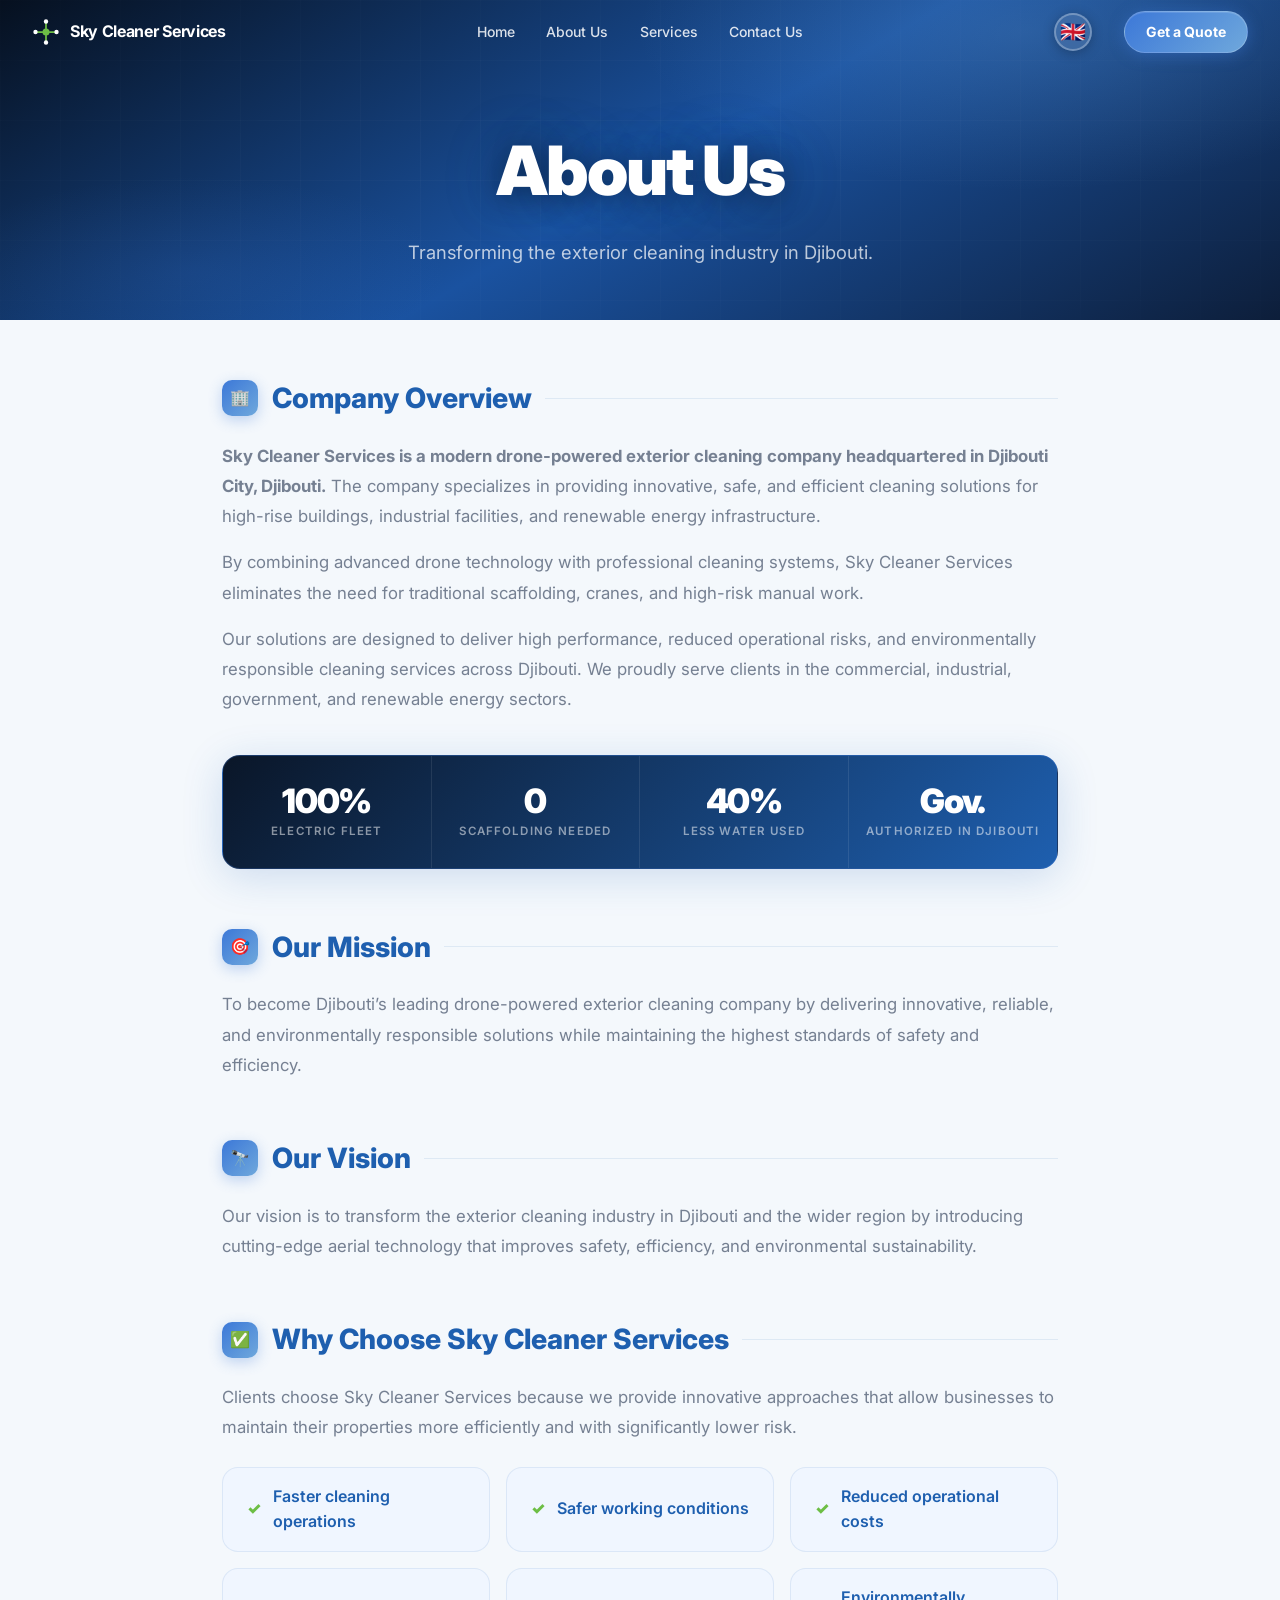
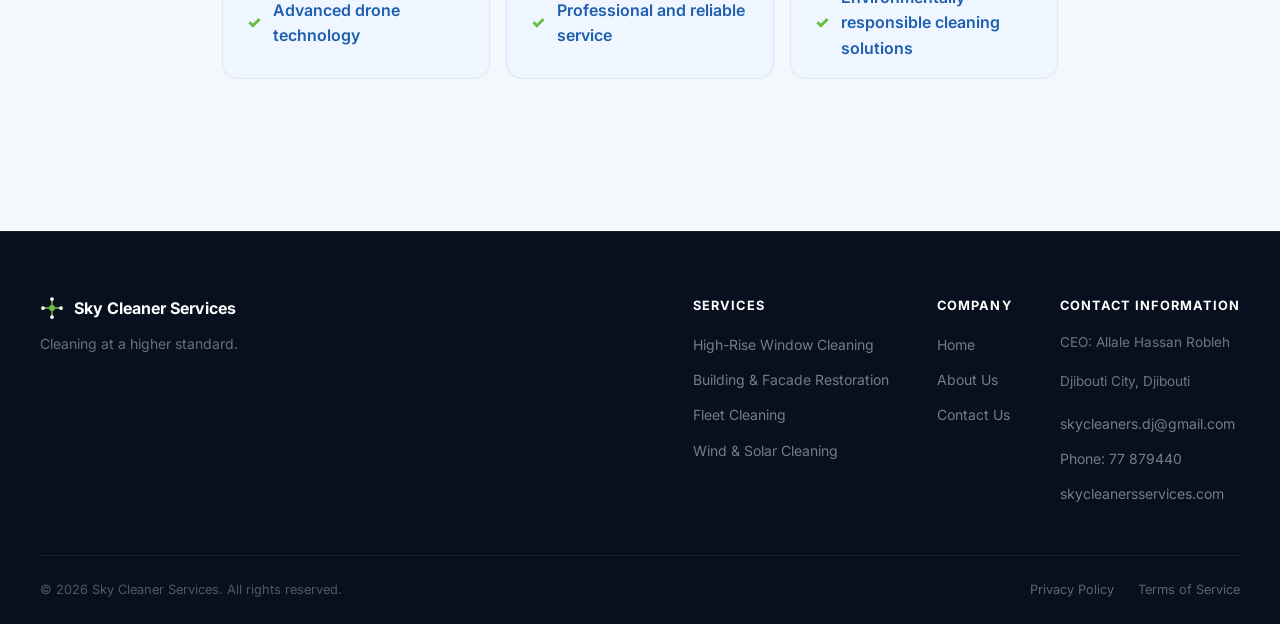
==== commit a4456118: "Add files via upload" ====
--- a/about.html
+++ b/about.html
@@ -10,44 +10,26 @@
   <link href="https://fonts.googleapis.com/css2?family=Inter:wght@300;400;500;600;700;800;900&display=swap" rel="stylesheet" />
   <link rel="stylesheet" href="styles.css" />
   <style>
-    .page-header {
-      padding: 160px 2rem 80px;
-      background: var(--blue-deep);
-      text-align: center;
-      position: relative;
-      overflow: hidden;
-    }
-    .page-header::before {
-      content: ''; position: absolute; top:0; left:0; right:0; bottom:0;
-      background: radial-gradient(circle at top right, rgba(111,168,220,0.15) 0%, transparent 60%);
-    }
-    .page-title {
-      font-size: clamp(2.5rem, 6vw, 4rem);
-      font-weight: 900; color: white; margin-bottom: 1rem; position: relative;
-    }
-    .page-subtitle {
-       font-size: 1.25rem; color: rgba(255,255,255,0.7); max-width: 600px; margin: 0 auto; position: relative;
-    }
     .content-section {
-      padding: 6rem 2rem;
+      padding: 3.5rem 2rem 6rem;
       max-width: 900px;
       margin: 0 auto;
     }
     .content-block {
-      margin-bottom: 4rem;
+      margin-bottom: 3.5rem;
     }
     .content-block h2 {
-      font-size: 2rem;
+      font-size: 1.75rem;
       font-weight: 800;
       color: var(--blue-deep);
-      margin-bottom: 1.5rem;
-      display: flex; align-items: center; gap: 1rem;
+      margin-bottom: 1.25rem;
+      display: flex; align-items: center; gap: 0.85rem;
     }
     .content-block h2::after {
       content: ''; flex: 1; height: 1px; background: rgba(30,95,175,0.1);
     }
     .content-block p {
-      font-size: 1.1rem;
+      font-size: 1.05rem;
       color: var(--text-muted);
       line-height: 1.8;
       margin-bottom: 1rem;
@@ -58,12 +40,16 @@
     }
     .content-block ul li {
       display: flex; align-items: center; gap: 0.75rem;
-      background: #f8fafc; padding: 1rem 1.5rem; border-radius: var(--radius-md);
+      background: #f0f6ff; padding: 1rem 1.5rem; border-radius: var(--radius-md);
       font-weight: 600; color: var(--blue-deep);
-      border: 1px solid rgba(30,95,175,0.05);
+      border: 1px solid rgba(30,95,175,0.1);
+      transition: background 0.2s, border-color 0.2s;
+    }
+    .content-block ul li:hover {
+      background: #e2eeff; border-color: rgba(30,95,175,0.2);
     }
     .content-block ul li::before {
-      content: '✓'; color: var(--green); font-weight: 900;
+      content: '✓'; color: var(--green-eco); font-weight: 900;
     }
   </style>
 </head>
@@ -88,13 +74,29 @@
       </div>
 
       <ul class="nav-links" role="list">
-        <li><a href="index.html" class="nav-link">Home</a></li>
-        <li><a href="about.html" class="nav-link">About Us</a></li>
-        <li><a href="index.html#capabilities" class="nav-link">Services</a></li>
-        <li><a href="contact.html" class="nav-link">Contact Us</a></li>
+        <li><a href="index.html" class="nav-link" data-i18n="nav.home">Home</a></li>
+        <li><a href="about.html" class="nav-link" data-i18n="nav.about">About Us</a></li>
+        <li><a href="index.html#capabilities" class="nav-link" data-i18n="nav.services">Services</a></li>
+        <li><a href="contact.html" class="nav-link" data-i18n="nav.contact">Contact Us</a></li>
       </ul>
 
-      <a href="contact.html" class="nav-cta" id="nav-cta-btn">Get a Quote</a>
+      <div class="lang-dropdown">
+        <button class="lang-flag-btn" aria-label="Select language" aria-haspopup="true" aria-expanded="false">
+          <span class="flag-current">&#x1F1EC;&#x1F1E7;</span>
+        </button>
+        <div class="lang-dropdown-menu">
+          <button class="lang-dropdown-item active" data-lang="en">
+            <span class="item-flag">&#x1F1EC;&#x1F1E7;</span>
+            <span>English</span>
+          </button>
+          <button class="lang-dropdown-item" data-lang="fr">
+            <span class="item-flag">&#x1F1EB;&#x1F1F7;</span>
+            <span>Fran&ccedil;ais</span>
+          </button>
+        </div>
+      </div>
+
+      <a href="contact.html" class="nav-cta" id="nav-cta-btn" data-i18n="nav.quote">Get a Quote</a>
 
       <button class="nav-hamburger" id="navHamburger" aria-label="Open menu" aria-expanded="false">
         <span></span><span></span><span></span>
@@ -106,47 +108,63 @@
   <div class="mobile-menu" id="mobileMenu" role="dialog" aria-modal="true" aria-label="Mobile navigation">
     <button class="mobile-menu-close" id="mobileMenuClose" aria-label="Close menu">✕</button>
     <ul class="mobile-links" role="list">
-      <li><a href="index.html" class="mobile-link">Home</a></li>
-      <li><a href="about.html" class="mobile-link">About Us</a></li>
-      <li><a href="index.html#capabilities" class="mobile-link">Services</a></li>
-      <li><a href="contact.html" class="mobile-link">Contact Us</a></li>
+      <li><a href="index.html" class="mobile-link" data-i18n="mob.home">Home</a></li>
+      <li><a href="about.html" class="mobile-link" data-i18n="mob.about">About Us</a></li>
+      <li><a href="index.html#capabilities" class="mobile-link" data-i18n="mob.services">Services</a></li>
+      <li><a href="contact.html" class="mobile-link" data-i18n="mob.contact">Contact Us</a></li>
     </ul>
-    <a href="contact.html" class="mobile-cta">Get a Quote</a>
+    <div class="mobile-lang-flags">
+      <button class="mobile-flag-btn active" data-lang="en">
+        <span class="item-flag">&#x1F1EC;&#x1F1E7;</span> EN
+      </button>
+      <button class="mobile-flag-btn" data-lang="fr">
+        <span class="item-flag">&#x1F1EB;&#x1F1F7;</span> FR
+      </button>
+    </div>
+    <a href="contact.html" class="mobile-cta" data-i18n="mob.quote">Get a Quote</a>
   </div>
 
   <header class="page-header">
-    <h1 class="page-title">About Us</h1>
-    <p class="page-subtitle">Transforming the exterior cleaning industry in Djibouti.</p>
+    <div class="page-header-inner">
+      <h1 class="page-title" data-i18n="about.page.title">About Us</h1>
+      <p class="page-subtitle" data-i18n="about.page.subtitle">Transforming the exterior cleaning industry in Djibouti.</p>
+    </div>
   </header>
 
   <main class="content-section">
     <div class="content-block" data-animate="fade-up">
-      <h2>1. Company Overview</h2>
+      <h2><span class="section-icon">🏢</span> <span data-i18n="about.s1.title">Company Overview</span></h2>
       <p><strong>Sky Cleaner Services is a modern drone-powered exterior cleaning company headquartered in Djibouti City, Djibouti.</strong> The company specializes in providing innovative, safe, and efficient cleaning solutions for high-rise buildings, industrial facilities, and renewable energy infrastructure.</p>
       <p>By combining advanced drone technology with professional cleaning systems, Sky Cleaner Services eliminates the need for traditional scaffolding, cranes, and high-risk manual work.</p>
       <p>Our solutions are designed to deliver high performance, reduced operational risks, and environmentally responsible cleaning services across Djibouti. We proudly serve clients in the commercial, industrial, government, and renewable energy sectors.</p>
-    </div>
-
-    <div class="content-block" data-animate="fade-up">
-      <h2>2. Our Mission</h2>
+      <div class="about-stats-grid">
+        <div class="about-stat"><strong>100%</strong><span>Electric Fleet</span></div>
+        <div class="about-stat"><strong>0</strong><span>Scaffolding Needed</span></div>
+        <div class="about-stat"><strong>40%</strong><span>Less Water Used</span></div>
+        <div class="about-stat"><strong>Gov.</strong><span>Authorized in Djibouti</span></div>
+      </div>
+    </div>
+
+    <div class="content-block" data-animate="fade-up">
+      <h2><span class="section-icon">🎯</span> <span data-i18n="about.s2.title">Our Mission</span></h2>
       <p>To become Djibouti’s leading drone-powered exterior cleaning company by delivering innovative, reliable, and environmentally responsible solutions while maintaining the highest standards of safety and efficiency.</p>
     </div>
 
     <div class="content-block" data-animate="fade-up">
-      <h2>3. Our Vision</h2>
+      <h2><span class="section-icon">🔭</span> <span data-i18n="about.s3.title">Our Vision</span></h2>
       <p>Our vision is to transform the exterior cleaning industry in Djibouti and the wider region by introducing cutting-edge aerial technology that improves safety, efficiency, and environmental sustainability.</p>
     </div>
 
     <div class="content-block" data-animate="fade-up">
-      <h2>8. Why Choose Sky Cleaner Services</h2>
+      <h2><span class="section-icon">✅</span> <span data-i18n="about.s4.title">Why Choose Sky Cleaner Services</span></h2>
       <p>Clients choose Sky Cleaner Services because we provide innovative approaches that allow businesses to maintain their properties more efficiently and with significantly lower risk.</p>
       <ul>
-        <li>Faster cleaning operations</li>
-        <li>Safer working conditions</li>
-        <li>Reduced operational costs</li>
-        <li>Advanced drone technology</li>
-        <li>Professional and reliable service</li>
-        <li>Environmentally responsible cleaning solutions</li>
+        <li data-i18n="about.s4.li1">Faster cleaning operations</li>
+        <li data-i18n="about.s4.li2">Safer working conditions</li>
+        <li data-i18n="about.s4.li3">Reduced operational costs</li>
+        <li data-i18n="about.s4.li4">Advanced drone technology</li>
+        <li data-i18n="about.s4.li5">Professional and reliable service</li>
+        <li data-i18n="about.s4.li6">Environmentally responsible cleaning solutions</li>
       </ul>
     </div>
   </main>
@@ -169,11 +187,11 @@
           </svg>
           <span>Sky Cleaner Services</span>
         </div>
-        <p class="footer-tagline">Cleaning at a higher standard.</p>
+        <p class="footer-tagline" data-i18n="footer.tagline">Cleaning at a higher standard.</p>
       </div>
       <div class="footer-links-cols">
         <div class="footer-col">
-          <h4>Services</h4>
+          <h4 data-i18n="footer.services">Services</h4>
           <ul role="list">
             <li><a href="index.html#capabilities">High-Rise Window Cleaning</a></li>
             <li><a href="index.html#capabilities">Building & Facade Restoration</a></li>
@@ -182,7 +200,7 @@
           </ul>
         </div>
         <div class="footer-col">
-          <h4>Company</h4>
+          <h4 data-i18n="footer.company">Company</h4>
           <ul role="list">
             <li><a href="index.html">Home</a></li>
             <li><a href="about.html">About Us</a></li>
@@ -190,7 +208,7 @@
           </ul>
         </div>
         <div class="footer-col">
-          <h4>Contact Information</h4>
+          <h4 data-i18n="footer.contact_col">Contact Information</h4>
           <ul role="list">
             <li style="color:var(--text-muted); font-size: 0.85rem; margin-bottom: 0.5rem;">CEO: Allale Hassan Robleh</li>
             <li style="color:var(--text-muted); font-size: 0.85rem; margin-bottom: 0.5rem;">Djibouti City, Djibouti</li>
@@ -202,14 +220,15 @@
       </div>
     </div>
     <div class="footer-bottom">
-      <p>© 2026 Sky Cleaner Services. All rights reserved.</p>
+      <p data-i18n="footer.rights">© 2026 Sky Cleaner Services. All rights reserved.</p>
       <div class="footer-legal">
-        <a href="privacy.html">Privacy Policy</a>
-        <a href="terms.html">Terms of Service</a>
+        <a href="privacy.html" data-i18n="footer.privacy">Privacy Policy</a>
+        <a href="terms.html" data-i18n="footer.terms">Terms of Service</a>
       </div>
     </div>
   </footer>
 
+  <script src="lang.js"></script>
   <script src="main.js"></script>
 </body>
 </html>
--- a/styles.css
+++ b/styles.css
@@ -103,6 +103,130 @@
 }
 .nav-cta:hover { transform: translateY(-1px); box-shadow: 0 4px 24px rgba(60,120,216,0.55); }
 
+/* ── Flag Dropdown Button ── */
+.lang-dropdown {
+  position: relative;
+  flex-shrink: 0;
+}
+
+.lang-flag-btn {
+  width: 38px;
+  height: 38px;
+  border-radius: 50%;
+  border: 2px solid rgba(255,255,255,0.28);
+  background: rgba(255,255,255,0.1);
+  backdrop-filter: blur(12px);
+  cursor: pointer;
+  display: flex;
+  align-items: center;
+  justify-content: center;
+  font-size: 1.3rem;
+  line-height: 1;
+  padding: 0;
+  transition: border-color 0.2s, background 0.2s, transform 0.2s, box-shadow 0.2s;
+  box-shadow: 0 2px 12px rgba(0,0,0,0.25);
+}
+.lang-flag-btn:hover {
+  border-color: rgba(255,255,255,0.55);
+  background: rgba(255,255,255,0.18);
+  transform: scale(1.08);
+  box-shadow: 0 4px 20px rgba(0,0,0,0.35);
+}
+.lang-flag-btn:active { transform: scale(0.96); }
+
+/* Dropdown panel */
+.lang-dropdown-menu {
+  position: absolute;
+  top: calc(100% + 10px);
+  right: 0;
+  min-width: 148px;
+  background: rgba(10, 22, 52, 0.95);
+  backdrop-filter: blur(28px);
+  -webkit-backdrop-filter: blur(28px);
+  border: 1px solid rgba(255,255,255,0.14);
+  border-radius: 14px;
+  padding: 6px;
+  box-shadow: 0 12px 40px rgba(0,0,0,0.5), 0 2px 8px rgba(0,0,0,0.25);
+  opacity: 0;
+  pointer-events: none;
+  transform: translateY(-8px) scale(0.96);
+  transition: opacity 0.2s var(--easing), transform 0.2s var(--easing);
+  z-index: 1100;
+}
+.lang-dropdown.open .lang-dropdown-menu {
+  opacity: 1;
+  pointer-events: auto;
+  transform: translateY(0) scale(1);
+}
+
+/* Dropdown items */
+.lang-dropdown-item {
+  display: flex;
+  align-items: center;
+  gap: 0.6rem;
+  width: 100%;
+  padding: 0.55rem 0.85rem;
+  border-radius: 9px;
+  border: none;
+  background: transparent;
+  cursor: pointer;
+  font-family: var(--font);
+  font-size: 0.875rem;
+  font-weight: 600;
+  color: rgba(255,255,255,0.68);
+  transition: background 0.15s, color 0.15s;
+  text-align: left;
+  white-space: nowrap;
+}
+.lang-dropdown-item:hover {
+  background: rgba(255,255,255,0.1);
+  color: white;
+}
+.lang-dropdown-item.active {
+  background: rgba(60,120,216,0.28);
+  color: white;
+}
+.lang-dropdown-item .item-flag {
+  font-size: 1.15rem;
+  line-height: 1;
+  flex-shrink: 0;
+}
+
+/* Mobile menu flag buttons */
+.mobile-lang-flags {
+  display: flex;
+  gap: 0.75rem;
+  margin-top: 0.5rem;
+  flex-wrap: wrap;
+  justify-content: center;
+}
+.mobile-flag-btn {
+  display: flex;
+  align-items: center;
+  gap: 0.5rem;
+  padding: 0.55rem 1.4rem;
+  border-radius: 100px;
+  border: 1.5px solid rgba(255,255,255,0.2);
+  background: rgba(255,255,255,0.06);
+  color: rgba(255,255,255,0.65);
+  cursor: pointer;
+  font-family: var(--font);
+  font-size: 0.95rem;
+  font-weight: 700;
+  letter-spacing: 0.04em;
+  transition: background 0.2s, border-color 0.2s, color 0.2s;
+}
+.mobile-flag-btn:hover,
+.mobile-flag-btn.active {
+  background: rgba(60,120,216,0.32);
+  border-color: rgba(60,120,216,0.65);
+  color: white;
+}
+.mobile-flag-btn .item-flag {
+  font-size: 1.2rem;
+  line-height: 1;
+}
+
 .nav-hamburger {
   display: none; flex-direction: column; gap: 5px;
   background: none; border: none; cursor: pointer; padding: 6px; margin-left: auto;
@@ -711,6 +835,61 @@
 
 
 /* ============================================================
+   VIDEO SECTION
+   ============================================================ */
+.video-section {
+  background: linear-gradient(180deg, var(--blue-deep) 0%, #060f2a 100%);
+  position: relative;
+  overflow: hidden;
+}
+.video-section::before {
+  content: '';
+  position: absolute;
+  inset: 0;
+  background:
+    radial-gradient(ellipse 70% 50% at 50% 0%, rgba(60,120,216,0.18) 0%, transparent 70%),
+    radial-gradient(ellipse 50% 40% at 50% 100%, rgba(30,80,180,0.12) 0%, transparent 70%);
+  pointer-events: none;
+}
+
+.video-wrapper {
+  position: relative;
+  max-width: 900px;
+  margin: 3rem auto 0;
+}
+
+.video-glow {
+  position: absolute;
+  inset: -24px;
+  border-radius: 28px;
+  background: radial-gradient(ellipse 80% 60% at 50% 50%, rgba(60,120,216,0.35) 0%, transparent 70%);
+  filter: blur(20px);
+  z-index: 0;
+  pointer-events: none;
+}
+
+.video-frame {
+  position: relative;
+  z-index: 1;
+  border-radius: 20px;
+  overflow: hidden;
+  border: 1.5px solid rgba(255,255,255,0.12);
+  box-shadow:
+    0 4px 6px rgba(0,0,0,0.1),
+    0 24px 60px rgba(0,0,0,0.55),
+    0 0 0 1px rgba(60,120,216,0.2);
+  aspect-ratio: 16 / 9;
+  background: #000;
+}
+
+.video-frame iframe {
+  width: 100%;
+  height: 100%;
+  display: block;
+  border: none;
+}
+
+/* ============================================================
    CONTACT SECTION (light)
    ============================================================ */
 .contact-section { background: var(--blue-offwhite); }
@@ -771,7 +950,12 @@
 /* ============================================================
    FOOTER
    ============================================================ */
-.site-footer { background: #080f1e; border-top: 1px solid rgba(255,255,255,0.05); padding: 4rem 2rem 1.5rem; }
+.site-footer {
+  background: #080f1e;
+  border-top: 1px solid rgba(255,255,255,0.05);
+  padding: 4rem 2rem 1.5rem;
+  --text-muted: rgba(255,255,255,0.42);
+}
 .footer-inner {
   max-width: 1200px; margin: 0 auto;
   display: flex; gap: 4rem; flex-wrap: wrap;
@@ -827,12 +1011,24 @@
    ============================================================ */
 @media (max-width: 1024px) {
   .eco-inner { grid-template-columns: 1fr; gap: 3rem; }
+  .nav-inner { gap: 1.25rem; }
+  .nav-links { gap: 0; }
+  .nav-link { padding: 0.4rem 0.6rem; }
 }
 
 @media (max-width: 900px) {
   .nav-links { display: none; }
   .nav-cta { display: none; }
-  .nav-hamburger { display: flex; }
+  .nav-inner > .lang-dropdown {
+    margin-left: auto;
+    flex-shrink: 0;
+  }
+  .nav-hamburger {
+    display: flex;
+    margin-left: 0.75rem;
+    flex-shrink: 0;
+  }
+  .nav-inner { gap: 1rem; }
 
   .hero-content { padding: 100px 5% 180px; }
   .br-desktop { display: none; }
@@ -862,6 +1058,10 @@
   .eco-metric-cards { grid-template-columns: 1fr 1fr; }
   .ribbon-div { display: none; }
   .hero-scroll-indicator { display: none; }
+}
+
+@media (max-width: 400px) {
+  #navbar { padding: 0 1rem; }
 }
 
 
@@ -1125,3 +1325,141 @@
   .zz-connector { display: none; }
 }
 
+
+/* ============================================================
+   INNER PAGE HEADERS — shared (About / Contact / Privacy / Terms)
+   ============================================================ */
+.page-header {
+  padding: 116px 2rem 52px;
+  background: linear-gradient(150deg, #06101f 0%, #1a52a0 52%, #0d1e3a 100%);
+  text-align: center;
+  position: relative;
+  overflow: hidden;
+}
+/* Multi-orb glow */
+.page-header::before {
+  content: '';
+  position: absolute; top: 0; left: 0; right: 0; bottom: 0;
+  background:
+    radial-gradient(ellipse 55% 90% at 80% 10%, rgba(111,168,220,0.22) 0%, transparent 55%),
+    radial-gradient(ellipse 40% 60% at 15% 85%, rgba(60,120,216,0.13) 0%, transparent 50%);
+  pointer-events: none;
+}
+/* Subtle grid lines — mirrors the hero */
+.page-header::after {
+  content: '';
+  position: absolute; inset: 0;
+  background-image:
+    linear-gradient(rgba(255,255,255,0.028) 1px, transparent 1px),
+    linear-gradient(90deg, rgba(255,255,255,0.028) 1px, transparent 1px);
+  background-size: 60px 60px;
+  mask-image: radial-gradient(ellipse 90% 90% at 50% 50%, black 0%, transparent 100%);
+  pointer-events: none;
+}
+.page-header-inner { position: relative; z-index: 1; }
+.page-title {
+  font-size: clamp(2.5rem, 6vw, 4.25rem);
+  font-weight: 900;
+  color: white;
+  letter-spacing: -0.03em;
+  margin-bottom: 0.85rem;
+  text-shadow: 0 2px 30px rgba(0,0,0,0.45), 0 0 60px rgba(30,95,175,0.3);
+  position: relative;
+}
+.page-subtitle {
+  font-size: 1.15rem;
+  color: rgba(255,255,255,0.72);
+  max-width: 580px;
+  margin: 0 auto;
+  position: relative;
+  line-height: 1.6;
+}
+
+/* ── Stat cards on About page ── */
+.about-stats-grid {
+  display: grid;
+  grid-template-columns: repeat(4, 1fr);
+  gap: 0;
+  background: linear-gradient(135deg, #0a1628 0%, #1E5FAF 100%);
+  border-radius: 18px;
+  overflow: hidden;
+  border: 1px solid rgba(60,120,216,0.3);
+  box-shadow: 0 8px 40px rgba(30,95,175,0.18);
+  margin: 2.5rem 0 3rem;
+}
+.about-stat {
+  display: flex; flex-direction: column; align-items: center;
+  text-align: center;
+  padding: 1.75rem 1rem;
+  border-right: 1px solid rgba(255,255,255,0.09);
+}
+.about-stat:last-child { border-right: none; }
+.about-stat strong {
+  font-size: 2.1rem; font-weight: 900; color: white;
+  letter-spacing: -0.04em; line-height: 1;
+  margin-bottom: 0.4rem;
+}
+.about-stat span {
+  font-size: 0.72rem; font-weight: 600;
+  color: rgba(255,255,255,0.52);
+  text-transform: uppercase; letter-spacing: 0.1em;
+  line-height: 1.4;
+}
+@media (max-width: 600px) {
+  .about-stats-grid { grid-template-columns: 1fr 1fr; }
+  .about-stat { border-right: none; border-bottom: 1px solid rgba(255,255,255,0.09); }
+  .about-stat:nth-child(2n) { border-right: none; }
+  .about-stat:nth-child(3),
+  .about-stat:nth-child(4) { border-bottom: none; }
+}
+
+/* ── Icon badges for About section headings ── */
+.section-icon {
+  display: inline-flex; align-items: center; justify-content: center;
+  width: 36px; height: 36px; border-radius: 10px;
+  background: linear-gradient(135deg, var(--blue-mid), var(--blue-sky));
+  font-size: 1rem; flex-shrink: 0;
+  box-shadow: 0 4px 14px rgba(60,120,216,0.3);
+}
+
+/* ── Tighten inner page content top spacing ── */
+.inner-content-section {
+  padding: 3.5rem 2rem 6rem;
+  max-width: 900px;
+  margin: 0 auto;
+}
+
+/* ── Nav CTA — fully consistent on all pages ── */
+.nav-cta {
+  font-size: 0.875rem; font-weight: 700;
+  padding: 0.52rem 1.3rem;
+  border-radius: 100px;
+  background: linear-gradient(135deg, #3C78D8, #6FA8DC) !important;
+  color: white; flex-shrink: 0; white-space: nowrap;
+  border: 1.5px solid rgba(255,255,255,0.22);
+  box-shadow: 0 2px 16px rgba(60,120,216,0.45), 0 1px 0 rgba(255,255,255,0.12) inset;
+  transition: transform 0.2s, box-shadow 0.2s, filter 0.2s;
+}
+.nav-cta:hover {
+  transform: translateY(-2px);
+  box-shadow: 0 6px 28px rgba(60,120,216,0.6), 0 1px 0 rgba(255,255,255,0.15) inset;
+  filter: brightness(1.08);
+}
+
+/* ── Hero overlay — maximum readability ── */
+.hero-bg-overlay {
+  background: linear-gradient(
+    150deg,
+    rgba(6, 14, 36, 0.90) 0%,
+    rgba(18, 58, 130, 0.60) 38%,
+    rgba(6, 14, 36, 0.92) 100%
+  ) !important;
+}
+/* Crisper, whiter hero headline */
+.title-line {
+  color: #ffffff !important;
+  text-shadow: 0 2px 12px rgba(0,0,0,0.7), 0 0 80px rgba(30,95,175,0.4) !important;
+}
+.title-accent {
+  filter: drop-shadow(0 2px 12px rgba(0,0,0,0.7));
+}
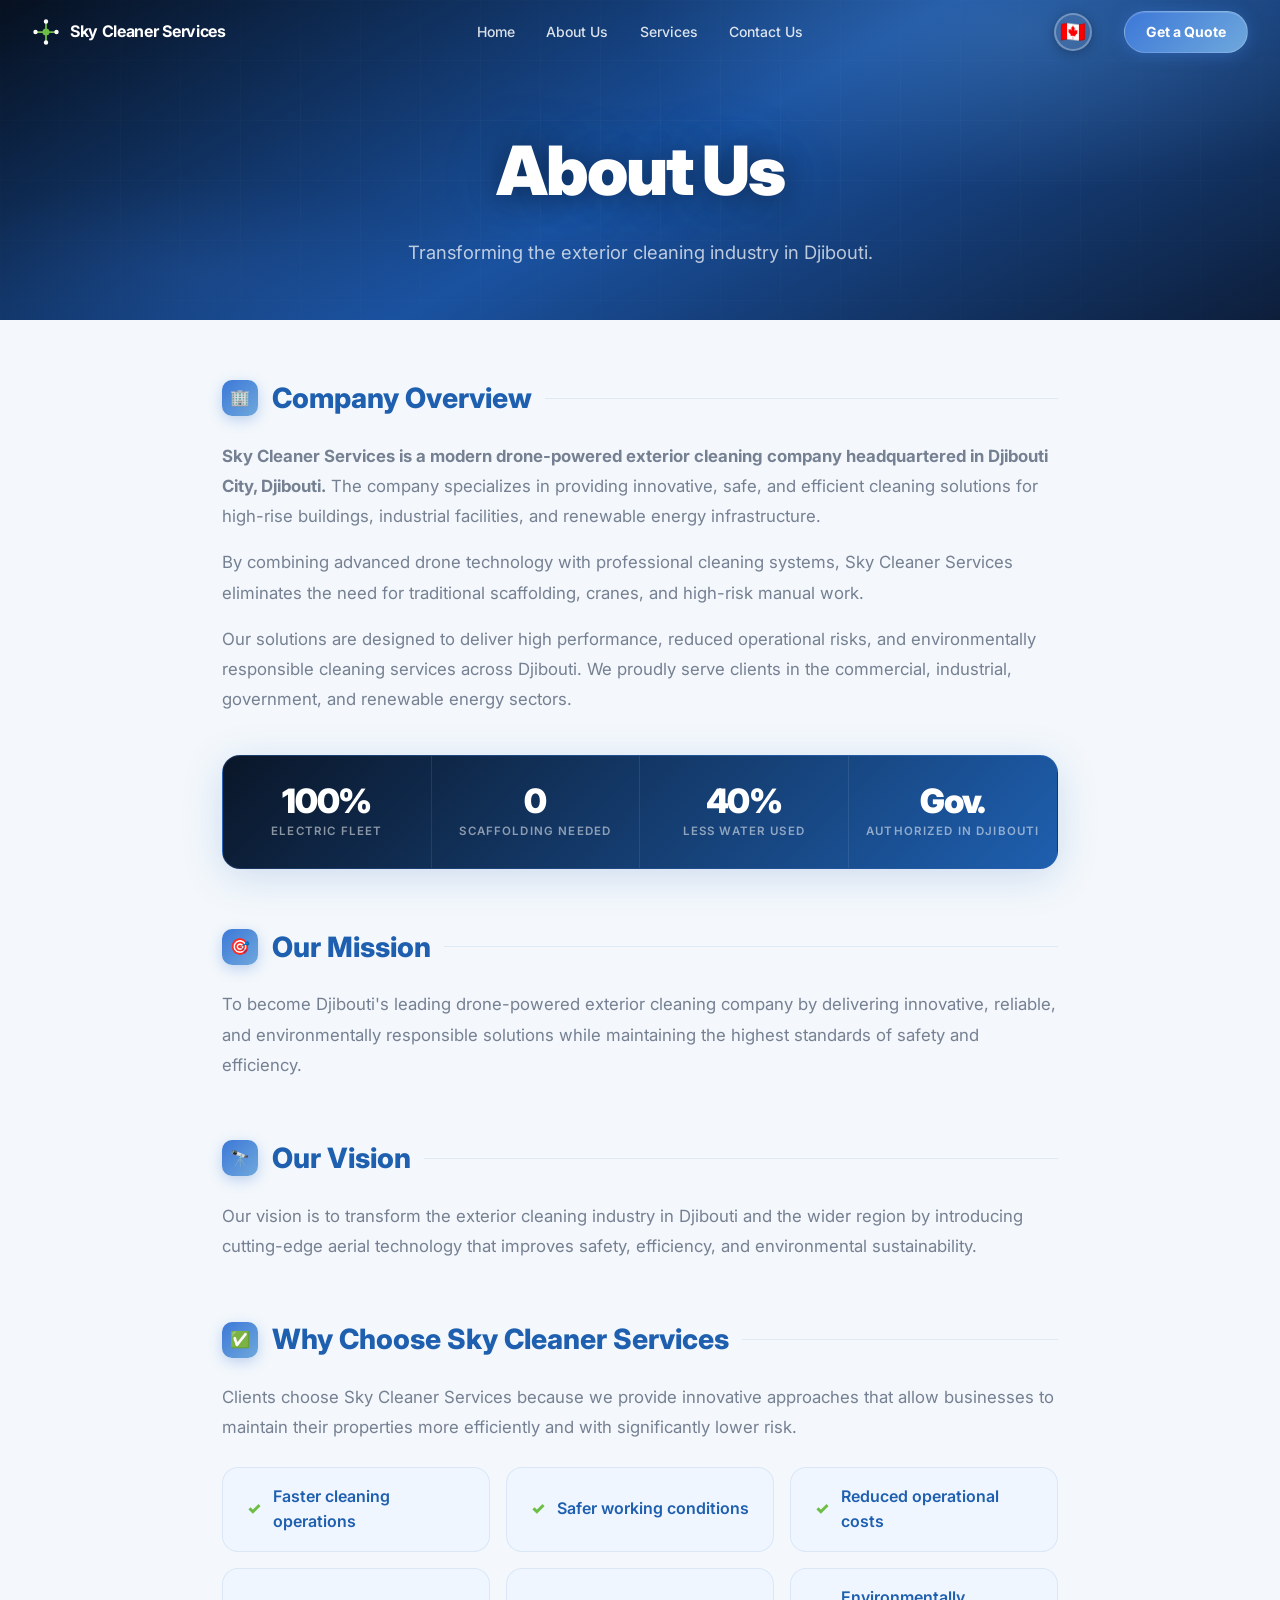
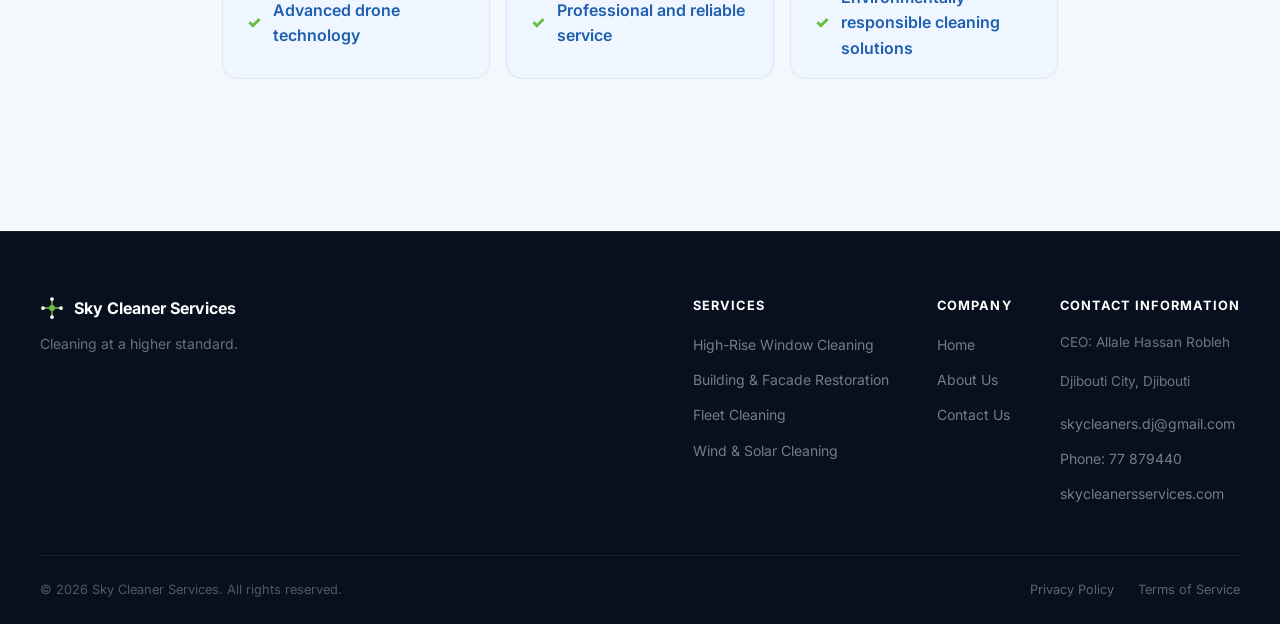
==== commit 6bf6ceb9: "Add files via upload" ====
--- a/about.html
+++ b/about.html
@@ -82,11 +82,11 @@
 
       <div class="lang-dropdown">
         <button class="lang-flag-btn" aria-label="Select language" aria-haspopup="true" aria-expanded="false">
-          <span class="flag-current">&#x1F1EC;&#x1F1E7;</span>
+          <span class="flag-current">&#x1F1E8;&#x1F1E6;</span>
         </button>
         <div class="lang-dropdown-menu">
           <button class="lang-dropdown-item active" data-lang="en">
-            <span class="item-flag">&#x1F1EC;&#x1F1E7;</span>
+            <span class="item-flag">&#x1F1E8;&#x1F1E6;</span>
             <span>English</span>
           </button>
           <button class="lang-dropdown-item" data-lang="fr">
@@ -115,7 +115,7 @@
     </ul>
     <div class="mobile-lang-flags">
       <button class="mobile-flag-btn active" data-lang="en">
-        <span class="item-flag">&#x1F1EC;&#x1F1E7;</span> EN
+        <span class="item-flag">&#x1F1E8;&#x1F1E6;</span> EN
       </button>
       <button class="mobile-flag-btn" data-lang="fr">
         <span class="item-flag">&#x1F1EB;&#x1F1F7;</span> FR
@@ -134,9 +134,9 @@
   <main class="content-section">
     <div class="content-block" data-animate="fade-up">
       <h2><span class="section-icon">🏢</span> <span data-i18n="about.s1.title">Company Overview</span></h2>
-      <p><strong>Sky Cleaner Services is a modern drone-powered exterior cleaning company headquartered in Djibouti City, Djibouti.</strong> The company specializes in providing innovative, safe, and efficient cleaning solutions for high-rise buildings, industrial facilities, and renewable energy infrastructure.</p>
-      <p>By combining advanced drone technology with professional cleaning systems, Sky Cleaner Services eliminates the need for traditional scaffolding, cranes, and high-risk manual work.</p>
-      <p>Our solutions are designed to deliver high performance, reduced operational risks, and environmentally responsible cleaning services across Djibouti. We proudly serve clients in the commercial, industrial, government, and renewable energy sectors.</p>
+      <p data-i18n-html="about.s1.p1"><strong>Sky Cleaner Services is a modern drone-powered exterior cleaning company headquartered in Djibouti City, Djibouti.</strong> The company specializes in providing innovative, safe, and efficient cleaning solutions for high-rise buildings, industrial facilities, and renewable energy infrastructure.</p>
+      <p data-i18n="about.s1.p2">By combining advanced drone technology with professional cleaning systems, Sky Cleaner Services eliminates the need for traditional scaffolding, cranes, and high-risk manual work.</p>
+      <p data-i18n="about.s1.p3">Our solutions are designed to deliver high performance, reduced operational risks, and environmentally responsible cleaning services across Djibouti. We proudly serve clients in the commercial, industrial, government, and renewable energy sectors.</p>
       <div class="about-stats-grid">
         <div class="about-stat"><strong>100%</strong><span>Electric Fleet</span></div>
         <div class="about-stat"><strong>0</strong><span>Scaffolding Needed</span></div>
@@ -147,17 +147,17 @@
 
     <div class="content-block" data-animate="fade-up">
       <h2><span class="section-icon">🎯</span> <span data-i18n="about.s2.title">Our Mission</span></h2>
-      <p>To become Djibouti’s leading drone-powered exterior cleaning company by delivering innovative, reliable, and environmentally responsible solutions while maintaining the highest standards of safety and efficiency.</p>
+      <p data-i18n="about.s2.p1">To become Djibouti’s leading drone-powered exterior cleaning company by delivering innovative, reliable, and environmentally responsible solutions while maintaining the highest standards of safety and efficiency.</p>
     </div>
 
     <div class="content-block" data-animate="fade-up">
       <h2><span class="section-icon">🔭</span> <span data-i18n="about.s3.title">Our Vision</span></h2>
-      <p>Our vision is to transform the exterior cleaning industry in Djibouti and the wider region by introducing cutting-edge aerial technology that improves safety, efficiency, and environmental sustainability.</p>
+      <p data-i18n="about.s3.p1">Our vision is to transform the exterior cleaning industry in Djibouti and the wider region by introducing cutting-edge aerial technology that improves safety, efficiency, and environmental sustainability.</p>
     </div>
 
     <div class="content-block" data-animate="fade-up">
       <h2><span class="section-icon">✅</span> <span data-i18n="about.s4.title">Why Choose Sky Cleaner Services</span></h2>
-      <p>Clients choose Sky Cleaner Services because we provide innovative approaches that allow businesses to maintain their properties more efficiently and with significantly lower risk.</p>
+      <p data-i18n="about.s4.p1">Clients choose Sky Cleaner Services because we provide innovative approaches that allow businesses to maintain their properties more efficiently and with significantly lower risk.</p>
       <ul>
         <li data-i18n="about.s4.li1">Faster cleaning operations</li>
         <li data-i18n="about.s4.li2">Safer working conditions</li>
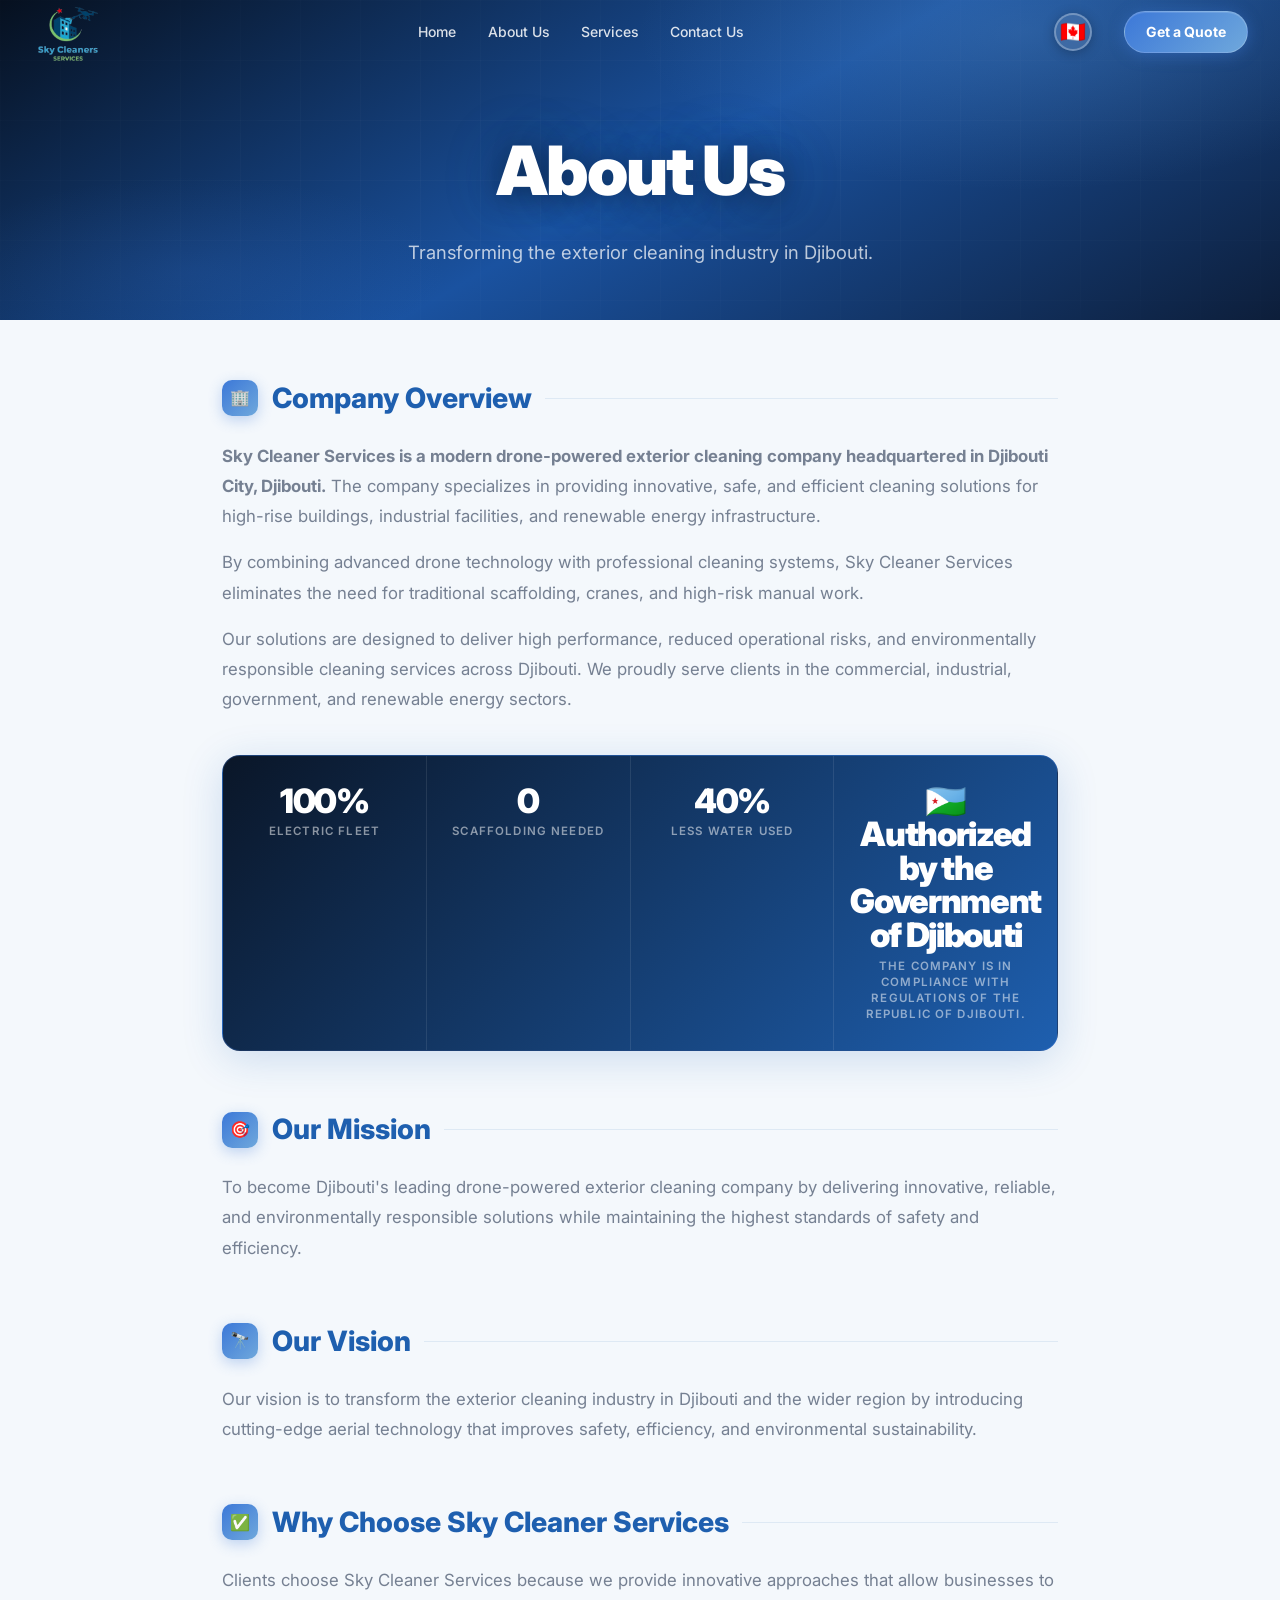
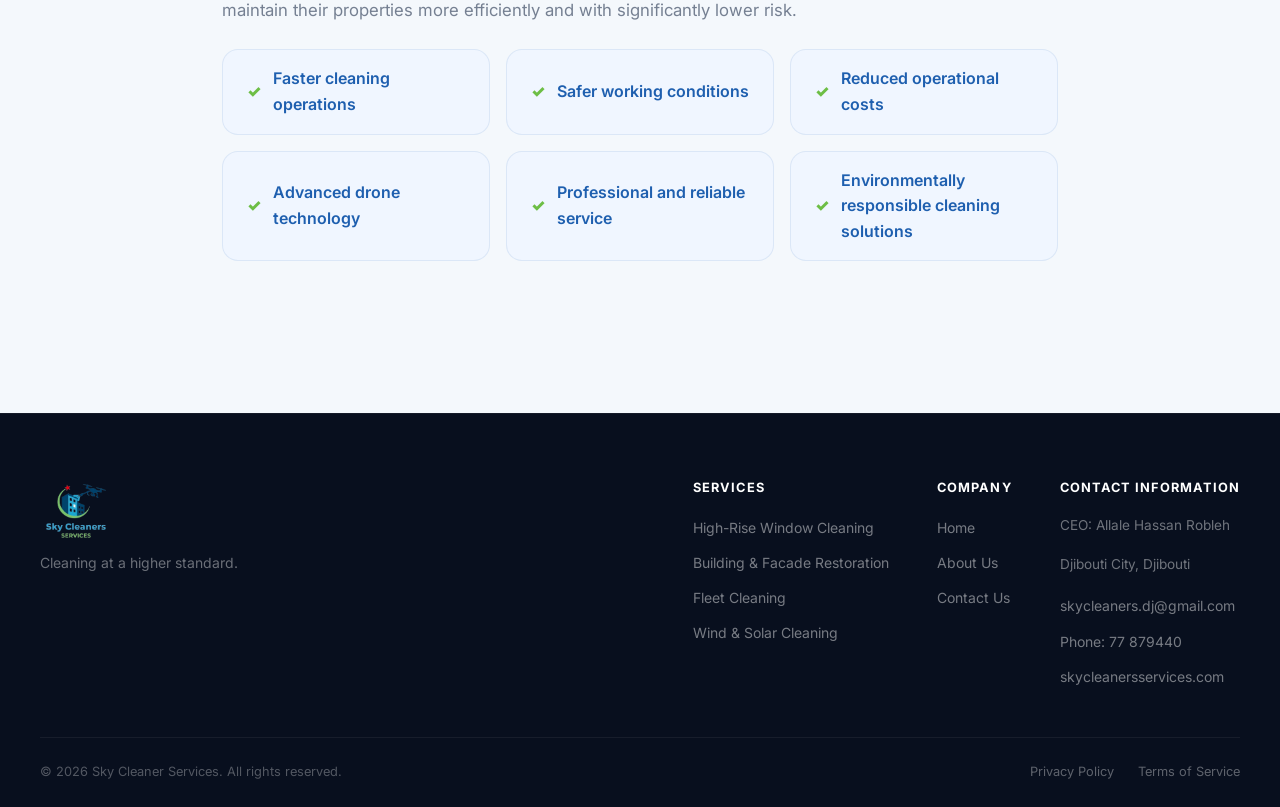
==== commit 04b78023: "Add files via upload" ====
--- a/about.html
+++ b/about.html
@@ -59,18 +59,7 @@
   <nav id="navbar" aria-label="Main navigation">
     <div class="nav-inner">
       <div class="nav-logo">
-        <svg class="nav-icon" viewBox="0 0 32 32" fill="none" xmlns="http://www.w3.org/2000/svg" aria-hidden="true">
-          <circle cx="16" cy="16" r="4" fill="#6DBE45"/>
-          <line x1="16" y1="4" x2="16" y2="12" stroke="#6DBE45" stroke-width="2" stroke-linecap="round"/>
-          <line x1="16" y1="20" x2="16" y2="28" stroke="#6DBE45" stroke-width="2" stroke-linecap="round"/>
-          <line x1="4" y1="16" x2="12" y2="16" stroke="#6DBE45" stroke-width="2" stroke-linecap="round"/>
-          <line x1="20" y1="16" x2="28" y2="16" stroke="#6DBE45" stroke-width="2" stroke-linecap="round"/>
-          <circle cx="16" cy="4" r="2.5" fill="white"/>
-          <circle cx="16" cy="28" r="2.5" fill="white"/>
-          <circle cx="4" cy="16" r="2.5" fill="white"/>
-          <circle cx="28" cy="16" r="2.5" fill="white"/>
-        </svg>
-        <span class="nav-brand">Sky Cleaner Services</span>
+        <img src="logo.png" alt="Sky Cleaner Services" style="height:62px; width:auto; display:block;" />
       </div>
 
       <ul class="nav-links" role="list">
@@ -141,7 +130,7 @@
         <div class="about-stat"><strong>100%</strong><span>Electric Fleet</span></div>
         <div class="about-stat"><strong>0</strong><span>Scaffolding Needed</span></div>
         <div class="about-stat"><strong>40%</strong><span>Less Water Used</span></div>
-        <div class="about-stat"><strong>Gov.</strong><span>Authorized in Djibouti</span></div>
+        <div class="about-stat"><strong data-i18n="about.stat.gov">🇩🇯 Authorized by the Government of Djibouti</strong><span data-i18n="about.stat.gov.sub">The company is in compliance with regulations of the Republic of Djibouti.</span></div>
       </div>
     </div>
 
@@ -174,18 +163,7 @@
     <div class="footer-inner">
       <div class="footer-left">
         <div class="footer-logo">
-          <svg class="footer-icon" viewBox="0 0 32 32" fill="none" xmlns="http://www.w3.org/2000/svg" aria-hidden="true">
-            <circle cx="16" cy="16" r="4" fill="#6DBE45"/>
-            <line x1="16" y1="4" x2="16" y2="12" stroke="#6DBE45" stroke-width="2" stroke-linecap="round"/>
-            <line x1="16" y1="20" x2="16" y2="28" stroke="#6DBE45" stroke-width="2" stroke-linecap="round"/>
-            <line x1="4" y1="16" x2="12" y2="16" stroke="#6DBE45" stroke-width="2" stroke-linecap="round"/>
-            <line x1="20" y1="16" x2="28" y2="16" stroke="#6DBE45" stroke-width="2" stroke-linecap="round"/>
-            <circle cx="16" cy="4" r="2.5" fill="white"/>
-            <circle cx="16" cy="28" r="2.5" fill="white"/>
-            <circle cx="4" cy="16" r="2.5" fill="white"/>
-            <circle cx="28" cy="16" r="2.5" fill="white"/>
-          </svg>
-          <span>Sky Cleaner Services</span>
+          <img src="logo.png" alt="Sky Cleaner Services" style="height:62px; width:auto; display:block;" />
         </div>
         <p class="footer-tagline" data-i18n="footer.tagline">Cleaning at a higher standard.</p>
       </div>
